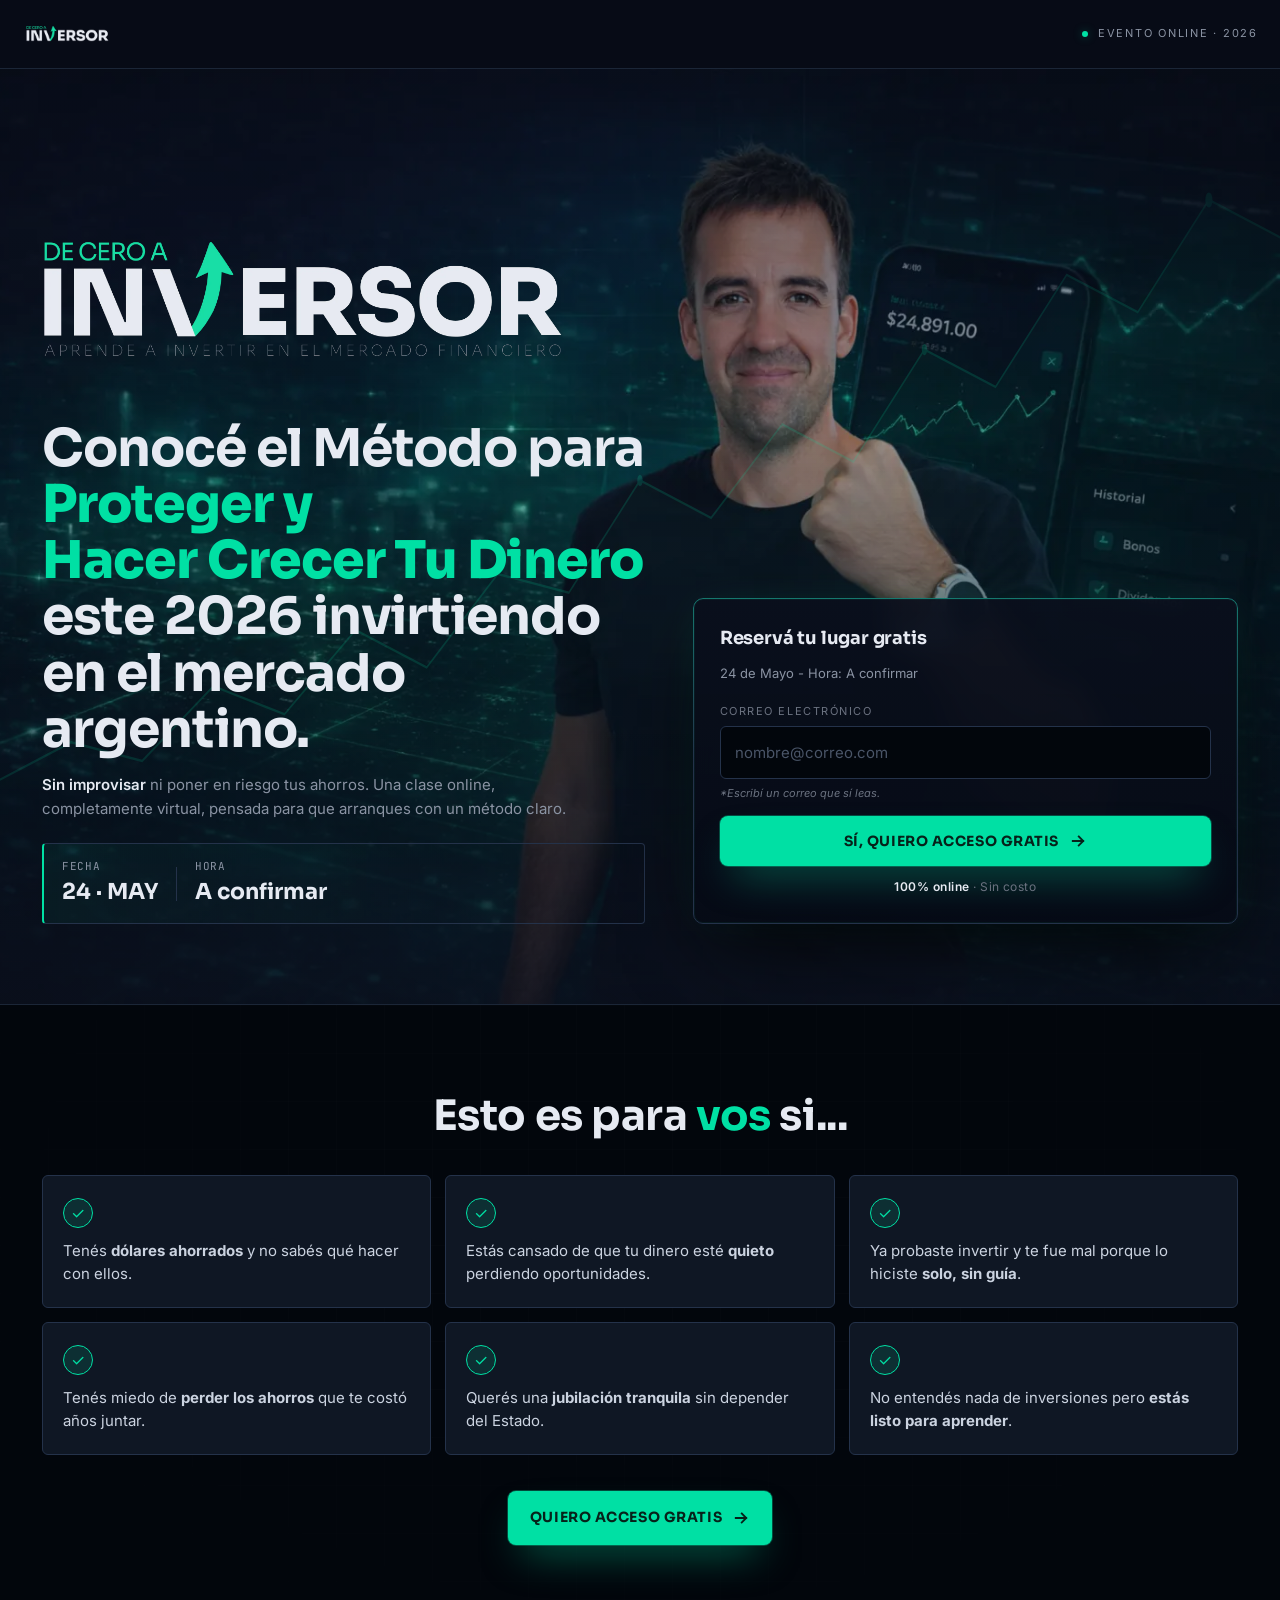
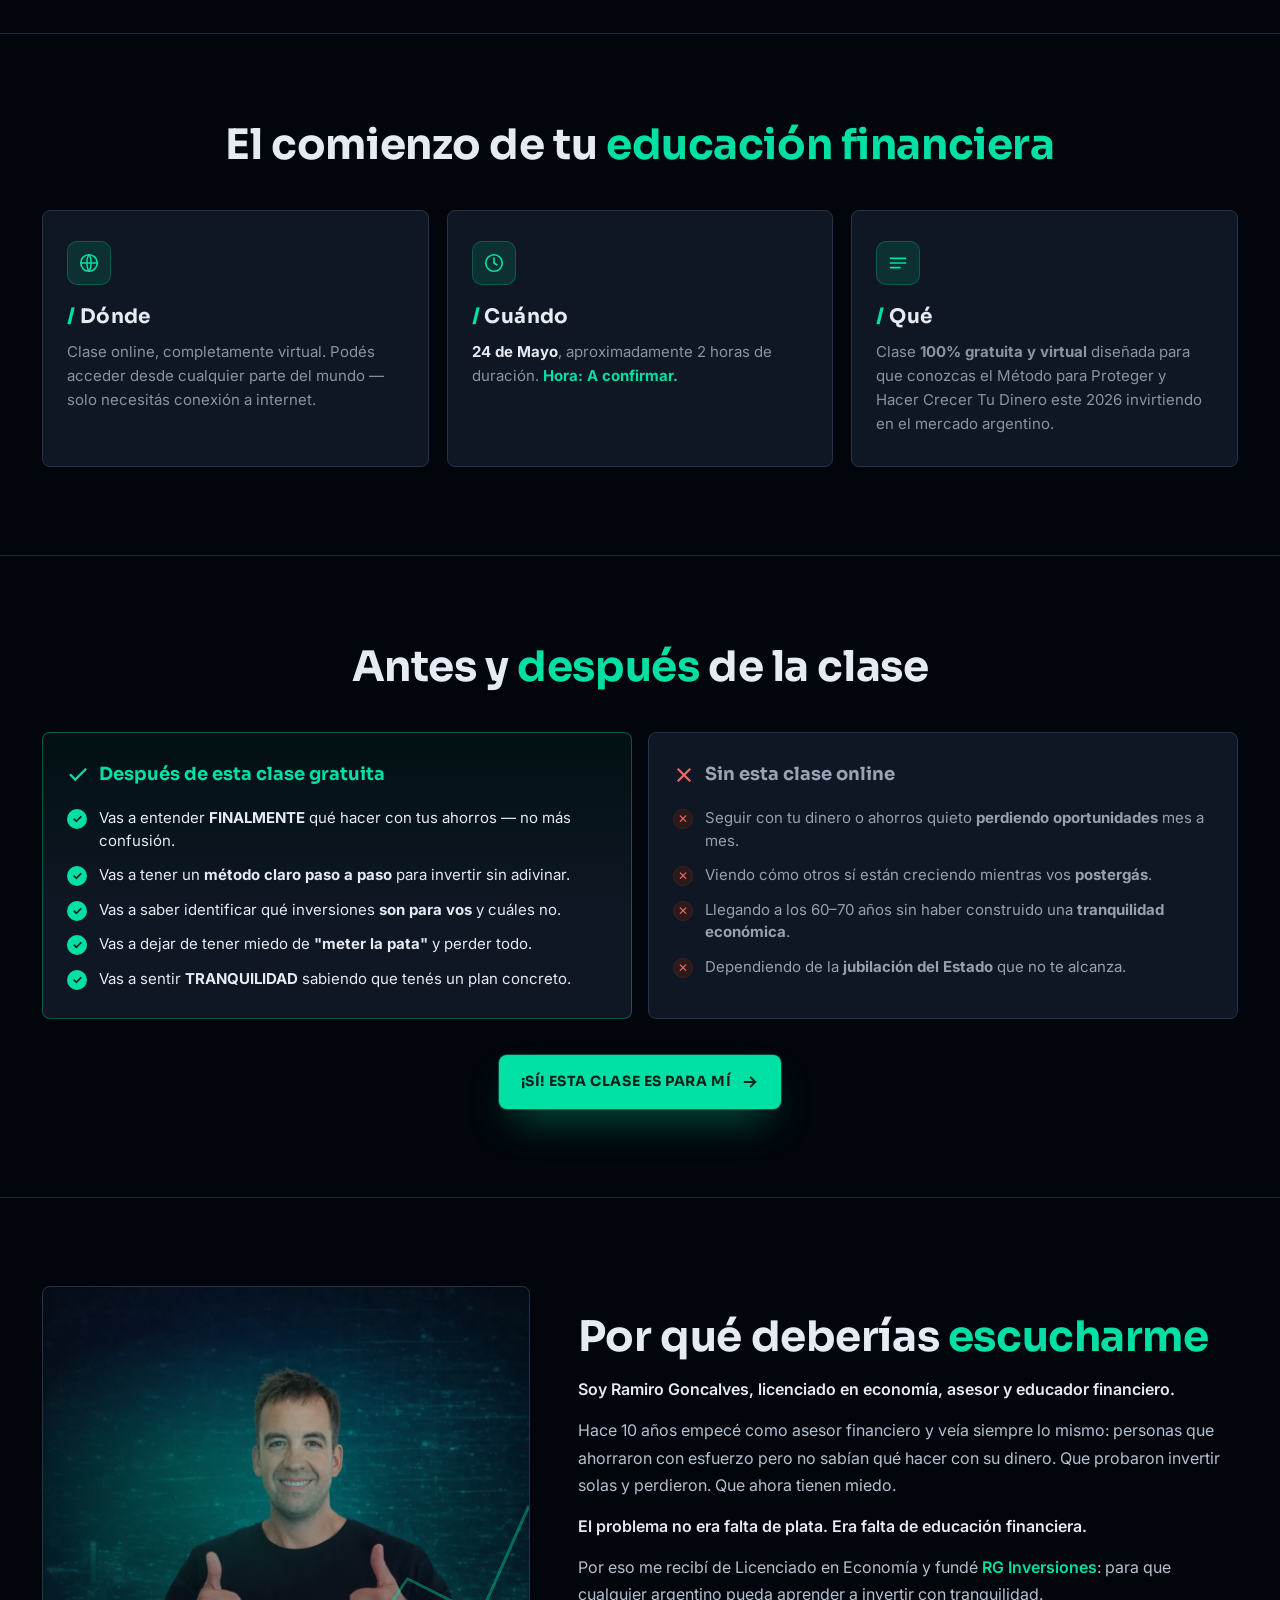
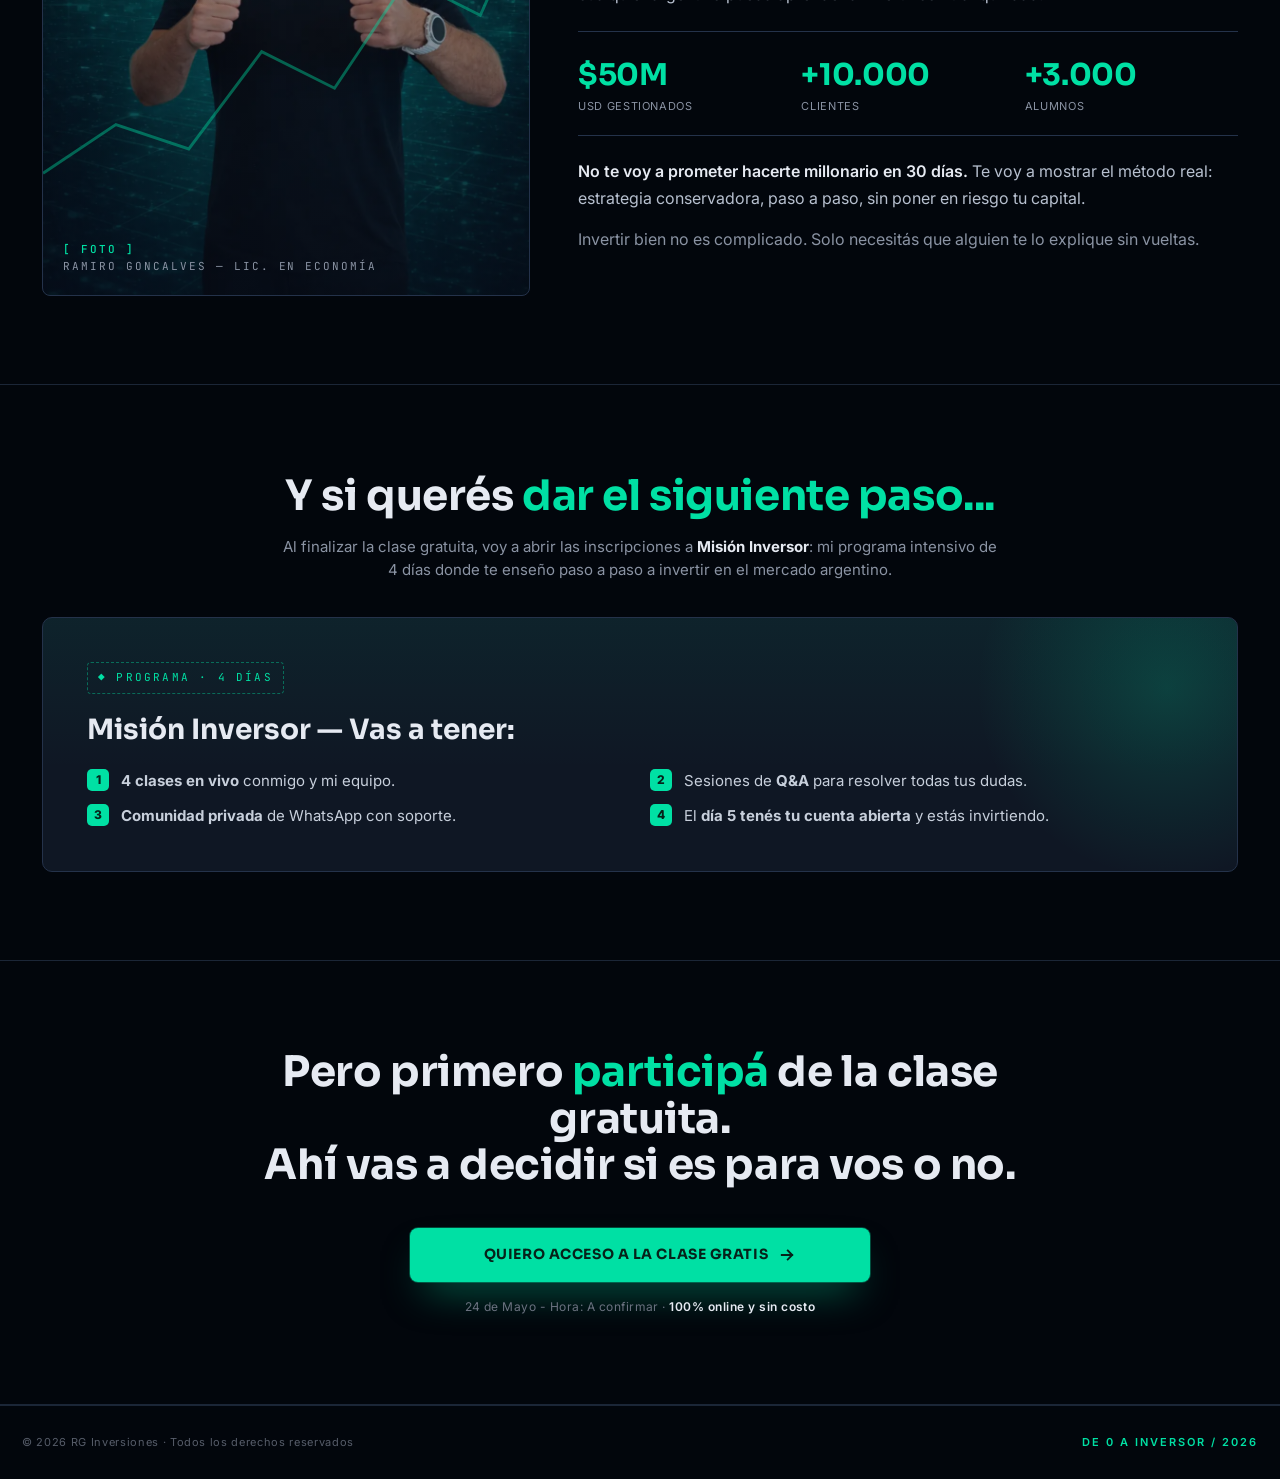
==== index.html @ bf87203f "Merge branch 'main' into codex/add-fixed-button-behavior-to-hero-cta-8sn1kt" ====
<!doctype html>
<html lang="es">
<head>
<meta charset="utf-8" />
<meta name="viewport" content="width=device-width, initial-scale=1, viewport-fit=cover" />
<title>De 0 a Inversor · Registro</title>
<link rel="icon" type="image/webp" href="assets/favicon/favicon-v.webp" />
<link rel="preconnect" href="https://fonts.googleapis.com">
<link rel="preconnect" href="https://fonts.gstatic.com" crossorigin>
<link href="https://fonts.googleapis.com/css2?family=Sora:wght@400;500;600;700;800;900&family=Inter:wght@300;400;500;600;700&family=JetBrains+Mono:wght@400;500&display=swap" rel="stylesheet">
<style>
  :root{
    --bg: #02060c;
    --bg-2: #0F1724;
    --line: #1b2637;
    --line-2: #24324a;
    --text: #E6EAF2;
    --muted: #6B7280;
    --muted-2: #8a93a3;
    --green: #00E0A4;
    --green-soft: rgba(0, 224, 164, .12);
    --green-glow: rgba(0, 224, 164, .35);
  }
  *{ box-sizing: border-box; }
  html, body { margin: 0; padding: 0; background: var(--bg); color: var(--text); }
  body{
    font-family: "Inter", system-ui, -apple-system, Segoe UI, Roboto, sans-serif;
    line-height: 1.55; -webkit-font-smoothing: antialiased; overflow-x: hidden;
  }
  /* Desktop (PC): keep base background fixed to requested tone */
  @media (min-width: 961px){
    html, body{ background-color: #02060c; }
  }
  .mono{ font-family: "JetBrains Mono", ui-monospace, monospace; }

  /* ========= LOGO (SVG - reproduce manual de marca) ========= */
  .brand-logo{ display: block; }
  .brand-logo.nav-size{ height: 36px; width: auto; }
  .brand-logo.hero-size{ width: min(520px, 92%); height: auto; }

  .grid-bg{
    position: absolute; inset: 0;
    background-image:
      linear-gradient(rgba(255,255,255,.025) 1px, transparent 1px),
      linear-gradient(90deg, rgba(255,255,255,.025) 1px, transparent 1px);
    background-size: 48px 48px;
    mask-image: radial-gradient(ellipse at 50% 30%, black 40%, transparent 85%);
    pointer-events: none;
  }
  .hero .grid-bg{ display: none; } /* hidden because we use photo bg instead */

  .wrap{ max-width: 1240px; margin: 0 auto; padding: 0 22px; }
  .section{ position: relative; padding: 88px 0; }
  @media (max-width: 820px){ .section{ padding: 56px 0; } }

  .nav{
    position: relative; z-index: 5; padding: 16px 22px;
    display: flex; align-items: center; justify-content: space-between;
    border-bottom: 1px solid var(--line);
    background: rgba(10,15,28,.7); backdrop-filter: blur(8px);
  }
  .nav .right{
    font-size: 11px; letter-spacing: .16em; color: var(--muted-2);
    display: flex; align-items: center; gap: 10px;
  }
  .nav .right .dot{ width:6px; height:6px; background: var(--green); border-radius: 50%; box-shadow: 0 0 10px var(--green-glow); }
  @media (max-width: 560px){
    .nav{ padding: 12px 16px; }
    .nav .right span:last-child{ display: none; }
    .brand-logo.nav-size{ width: 120px; }
  }
  /* Hide entire nav on mobile — logo is on the photo instead */
  @media (max-width: 960px){
    .nav{ display: none; }
  }

  /* ========= HERO ========= */
  .hero{
    position: relative; overflow: hidden;
    background:
      linear-gradient(180deg, rgba(10,15,28,.55) 0%, rgba(10,15,28,.35) 40%, rgba(10,15,28,.85) 100%),
      url('assets/hero/herp-nuevo.webp') center right / cover no-repeat,
      var(--bg);
    border-bottom: 1px solid var(--line);
    padding: 60px 0 80px;
  }
  /* Tablet + mobile: NO background image on hero; we use a dedicated photo block instead */
  @media (max-width: 960px){
    .hero{
      background:
        radial-gradient(600px 300px at 50% 10%, rgba(0,224,164,.08), transparent 60%),
        var(--bg);
      padding: 20px 0 40px;
    }
  }

  .hero-grid{
    display: grid; grid-template-columns: 1.05fr .95fr; gap: 48px; align-items: end;
    position: relative; z-index: 2;
    padding-top: 60px;
  }
  @media (max-width: 960px){ .hero-grid{ grid-template-columns: 1fr; gap: 20px; padding-top: 0; align-items: stretch; } }

  .eyebrow{
    display: inline-flex; align-items: center; gap: 10px;
    padding: 7px 12px 7px 10px;
    border: 1px solid var(--line-2); border-radius: 999px;
    font-size: 11px; letter-spacing: .2em; text-transform: uppercase; color: var(--muted-2);
    background: rgba(255,255,255,.02);
  }
  .eyebrow .pulse{
    width: 8px; height: 8px; border-radius: 50%; background: var(--green);
    box-shadow: 0 0 0 0 var(--green-glow); animation: pulse 2s infinite;
  }
  @keyframes pulse{
    0%{ box-shadow: 0 0 0 0 rgba(0,224,164,.5); }
    70%{ box-shadow: 0 0 0 10px rgba(0,224,164,0); }
    100%{ box-shadow: 0 0 0 0 rgba(0,224,164,0); }
  }

  h1.h-title{
    font-family: "Sora"; font-weight: 700;
    font-size: clamp(28px, 4.2vw, 52px);
    line-height: 1.08; letter-spacing: -0.02em;
    margin: 18px 0 14px;
  }
  h1.h-title strong{ color: var(--green); font-weight: 800; }
  .sub{ font-size: clamp(15px, 1.1vw, 18px); color: var(--muted-2); max-width: 560px; line-height: 1.6; }
  .sub b{ color: var(--text); font-weight: 600; }

  .date-row{
    margin-top: 22px; padding: 14px 18px;
    border: 1px solid var(--line-2); border-left: 2px solid var(--green);
    background: linear-gradient(90deg, rgba(0,224,164,.06), transparent 70%);
    display: flex; align-items: center; gap: 18px; flex-wrap: wrap; border-radius: 4px;
  }
  .date-row .big{ font-family: "Sora"; font-weight: 700; font-size: 22px; }
  .date-row .small{ font-size: 11px; color: var(--muted-2); letter-spacing: .06em; }
  .date-row .sep{ width:1px; height: 34px; background: var(--line-2); }
  @media (max-width: 380px){ .date-row .sep{ display:none; } .date-row{ gap: 14px 22px; } }

  /* ========= FORM CARD ========= */
  .form-card{
    position: relative; padding: 26px;
    background: linear-gradient(180deg, rgba(10,15,28,.92), rgba(6,11,22,.97));
    border: 1px solid var(--line-2); border-radius: 10px;
    box-shadow: 0 30px 80px -20px rgba(0,0,0,.95), 0 0 0 1px rgba(0,224,164,.06) inset, 0 0 40px -10px rgba(0,224,164,.15);
    backdrop-filter: blur(10px);
    -webkit-backdrop-filter: blur(10px);
  }
  .form-card::before{
    content: ""; position: absolute; inset: -1px; border-radius: 10px; padding: 1px;
    background: linear-gradient(180deg, rgba(0,224,164,.4), transparent 50%);
    -webkit-mask: linear-gradient(#000 0 0) content-box, linear-gradient(#000 0 0);
    -webkit-mask-composite: xor; mask-composite: exclude; pointer-events: none;
  }
  .form-title{ font-family: "Sora"; font-weight: 700; font-size: 18px; margin: 0 0 4px; letter-spacing: -.01em; }
  .form-sub{ color: var(--muted-2); font-size: 13px; margin: 0 0 20px; }
  .field{ margin-bottom: 14px; }
  .field label{
    display: block; font-size: 11px; letter-spacing: .14em; text-transform: uppercase; color: var(--muted);
    margin-bottom: 6px;
  }
  .field input{
    width: 100%; background: var(--bg); border: 1px solid var(--line-2); color: var(--text);
    padding: 14px 14px; border-radius: 6px; font: inherit; font-size: 15px;
    transition: border-color .15s, box-shadow .15s;
  }
  .field input::placeholder{ color: #4a5568; }
  .field input:focus{ outline: none; border-color: var(--green); box-shadow: 0 0 0 3px rgba(0,224,164,.15); }
  .hint{ font-size: 11px; color: var(--muted); margin-top: 6px; font-style: italic; }

  .btn{
    display: inline-flex; align-items: center; justify-content: center; gap: 10px;
    padding: 16px 22px; width: 100%;
    background: var(--green); color: #06221a;
    border: 0; border-radius: 8px; cursor: pointer;
    font-family: "Sora"; font-weight: 700; font-size: 14px; letter-spacing: .04em; text-transform: uppercase;
    box-shadow: 0 0 0 1px rgba(0,224,164,.3), 0 20px 40px -15px rgba(0,224,164,.5);
    transition: transform .15s ease, box-shadow .15s ease; text-decoration: none;
  }
  .btn:hover{ transform: translateY(-1px); box-shadow: 0 0 0 1px rgba(0,224,164,.6), 0 24px 48px -15px rgba(0,224,164,.6); }
  .btn.inline{ width: auto; }
  .btn .arrow{ transition: transform .2s; }
  .btn:hover .arrow{ transform: translateX(4px); }

  #floating-cta-bar{
    position: fixed;
    top: 0;
    left: 0;
    width: 100%;
    z-index: 999;
    display: flex;
    justify-content: center;
    padding: 12px 16px;
    background: rgba(3,7,13,0.92);
    border-bottom: 1px solid rgba(255,255,255,0.06);
    opacity: 0;
    transform: translateY(-12px);
    pointer-events: none;
    transition: opacity 180ms ease, transform 180ms ease;
  }
  #floating-cta-bar.is-visible{
    opacity: 1;
    transform: translateY(0);
    pointer-events: auto;
  }
  #floating-cta-bar .floating-cta{
    width: 100%;
    max-width: 460px;
    padding: 14px 24px;
    border-radius: 12px;
    border: none;
    background: #18DDA6;
    color: #031018;
    font-family: "Sora";
    font-size: 14px;
    font-weight: 700;
    letter-spacing: .04em;
    text-transform: uppercase;
    box-shadow: 0 8px 24px -16px rgba(0,0,0,.9);
    cursor: pointer;
  }
  #floating-cta-bar .floating-cta .arrow path{ stroke: #031018; }
  @media (max-width: 768px){
    #floating-cta-bar{ padding: 10px 12px; }
    #floating-cta-bar .floating-cta{ max-width: 420px; }
  }

  .tiny-note{ text-align: center; font-size: 12px; color: var(--muted); margin-top: 12px; letter-spacing: .04em; }
  .tiny-note b{ color: var(--text); font-weight: 600; }

  .chart-wrap{
    position: absolute; inset: 0; z-index: 1; opacity: .18;
    mask-image: linear-gradient(180deg, transparent 0%, black 30%, black 70%, transparent 100%);
    pointer-events: none;
  }
  .chart-wrap svg{ width: 100%; height: 100%; display: block; }

  /* ======== MOBILE: hero compact ======== */
  .hero-logo-wrap{ margin-top: 6px; }
  .hero-promise{
    font-family: "Sora"; font-weight: 700;
    font-size: clamp(18px, 4.8vw, 22px);
    line-height: 1.25; letter-spacing: -.01em;
    margin: 14px 0 0;
    color: var(--text);
  }
  .hero-promise b{ color: var(--green); font-weight: 800; }
  .full-copy{ display: none; }
  @media (min-width: 961px){
    .hero-promise{ display: none; }
    .full-copy{ display: block; }
  }

  /* ======== MOBILE-ONLY photo block ======== */
  .mobile-photo{
    display: none;
    position: relative;
    width: 100%;
    margin-top: 0;
    aspect-ratio: 4/3;
    background: url('assets/hero/herp-nuevo.webp') center 15% / cover no-repeat, var(--bg);
    overflow: hidden;
  }
  .mobile-photo .mobile-logo{
    position: absolute; bottom: 16px; left: 50%;
    transform: translateX(-50%);
    z-index: 3; width: min(280px, 70%);
  }
  .mobile-photo::after{
    content: "";
    position: absolute; inset: 0;
    background: linear-gradient(180deg, rgba(10,15,28,0) 30%, rgba(10,15,28,.85) 90%, rgba(10,15,28,1) 100%);
    pointer-events: none;
  }
  @media (max-width: 960px){
    .mobile-photo{ display: block; }
    /* Hide big hero logo + promise above photo — they're now ON the photo */
    .hero-logo-wrap{ display: none; }
    .hero-promise{ display: none; }
    /* Restyle hero for clean mobile look */
    .hero{ padding: 0 0 32px !important; border-bottom: none; }
    .hero .wrap.hero-grid{ padding: 0; gap: 0; }
    /* Title below photo — centered */
    .mobile-title{
      display: block; text-align: center; padding: 20px 22px 0;
      font-family: "Sora"; font-weight: 700;
      font-size: clamp(20px, 5.5vw, 26px);
      line-height: 1.25; letter-spacing: -.01em;
      color: var(--text);
    }
    .mobile-title b{ color: var(--green); font-weight: 800; }
    .mobile-subtitle{
      display: block; text-align: center; padding: 8px 22px 0;
      font-size: 14px; color: var(--muted-2); line-height: 1.5;
    }
    /* Form card: remove card styling, just clean inputs */
    .form-card{
      background: transparent !important;
      border: none !important;
      box-shadow: none !important;
      backdrop-filter: none !important;
      padding: 16px 22px !important;
      border-radius: 0 !important;
    }
    .form-card::before{ display: none; }
    .form-title, .form-sub{ display: none; }
    .field label{ display: none; }
    .field input{
      background: rgba(255,255,255,.08);
      border-color: var(--line-2);
      text-align: center;
      padding: 16px;
    }
    .tiny-note{ font-size: 11px; }
  }
  .mobile-title{ display: none; }
  .mobile-subtitle{ display: none; }
  @media (max-width: 960px){
    .mobile-title{ display: block !important; }
    .mobile-subtitle{ display: block !important; }
    .form-card > div:first-child{ display: none !important; } /* hide "Reservá tu lugar" + "EN VIVO" header row */
  }

  /* ========= Section titles ========= */
  .sec-eyebrow{
    display: inline-block; color: var(--green); font-size: 11px; letter-spacing: .28em;
    text-transform: uppercase; font-weight: 600; margin-bottom: 12px;
  }
  .sec-title{
    font-family: "Sora"; font-weight: 700;
    font-size: clamp(26px, 3.4vw, 42px); line-height: 1.1; letter-spacing: -.01em;
    margin: 0 0 16px;
  }
  .sec-title .accent{ color: var(--green); }
  .sec-lead{ color: var(--muted-2); font-size: clamp(15px, 1vw, 17px); max-width: 720px; }

  .for-you{ background: var(--bg); border-bottom: 1px solid var(--line); position: relative; }
  .for-you-grid{ display: grid; grid-template-columns: repeat(3, 1fr); gap: 14px; margin-top: 36px; }
  @media (max-width: 900px){ .for-you-grid{ grid-template-columns: 1fr 1fr; } }
  @media (max-width: 560px){ .for-you-grid{ grid-template-columns: 1fr; } }

  .for-card{
    position: relative; padding: 22px 20px; background: var(--bg-2);
    border: 1px solid var(--line-2); border-radius: 6px;
    transition: border-color .15s, transform .2s;
  }
  .for-card:hover{ border-color: var(--green); transform: translateY(-2px); }
  .for-card .num{ font-family: "JetBrains Mono"; font-size: 11px; color: var(--green); letter-spacing: .1em; margin-bottom: 12px; }
  .for-card .mark{
    width: 30px; height: 30px; border-radius: 50%; border: 1px solid var(--green); color: var(--green);
    display: inline-flex; align-items: center; justify-content: center; margin-bottom: 12px;
    background: var(--green-soft);
  }
  .for-card p{ margin: 0; font-size: 15px; line-height: 1.5; color: #cbd3e0; }

  .center-cta{ text-align: center; margin-top: 36px; }

  .details{ background: var(--bg); border-bottom: 1px solid var(--line); position: relative; overflow: hidden; }
  .details-grid{ display: grid; grid-template-columns: repeat(3, 1fr); gap: 18px; margin-top: 42px; }
  @media (max-width: 900px){ .details-grid{ grid-template-columns: 1fr; } }
  .detail-card{ padding: 30px 24px; border: 1px solid var(--line-2); background: var(--bg-2); border-radius: 8px; position: relative; }
  .detail-card .ico{
    width: 44px; height: 44px; border-radius: 10px;
    display: inline-flex; align-items: center; justify-content: center;
    background: var(--green-soft); color: var(--green); margin-bottom: 16px;
    border: 1px solid rgba(0,224,164,.25);
  }
  .detail-card h3{ font-family: "Sora"; font-weight: 700; font-size: 20px; margin: 0 0 8px; letter-spacing: .02em; }
  .detail-card h3 .tick{ color: var(--green); }
  .detail-card p{ color: var(--muted-2); font-size: 15px; line-height: 1.6; margin: 0; }

  .compare{ background: var(--bg); border-bottom: 1px solid var(--line); }
  .compare-grid{ display: grid; grid-template-columns: 1fr 1fr; gap: 16px; margin-top: 42px; }
  @media (max-width: 800px){ .compare-grid{ grid-template-columns: 1fr; } }
  .compare-col{ padding: 28px 24px; border: 1px solid var(--line-2); border-radius: 8px; background: var(--bg-2); }
  .compare-col.good{ border-color: rgba(0,224,164,.35); background: linear-gradient(180deg, rgba(0,224,164,.05), var(--bg-2) 60%); }
  .compare-col .head{ font-family: "Sora"; font-weight: 700; font-size: 18px; margin-bottom: 18px; display:flex; align-items:center; gap: 10px; }
  .compare-col.good .head{ color: var(--green); }
  .compare-col.bad .head{ color: #9aa3b3; }
  .compare-col ul{ list-style: none; margin: 0; padding: 0; display: flex; flex-direction: column; gap: 12px; }
  .compare-col li{ display: flex; gap: 12px; align-items: flex-start; font-size: 15px; line-height: 1.5; }
  .compare-col .i{
    flex: 0 0 20px; width: 20px; height: 20px; border-radius: 50%;
    display: inline-flex; align-items: center; justify-content: center; margin-top: 2px;
    font-size: 12px; font-weight: 700;
  }
  .compare-col.good .i{ background: var(--green); color: #06221a; }
  .compare-col.bad .i{ background: #2a1a1a; color: #ef6868; border:1px solid #402121; }
  .compare-col.bad li{ color: #98a0ad; }

  .about{ background: var(--bg); border-bottom: 1px solid var(--line); position: relative; overflow: hidden; }
  .about-grid{ display: grid; grid-template-columns: .85fr 1.15fr; gap: 48px; align-items: center; }
  @media (max-width: 900px){ .about-grid{ grid-template-columns: 1fr; gap: 28px; } }
  .about-portrait{
    position: relative; aspect-ratio: 4/5; border-radius: 8px;
    background:
      linear-gradient(180deg, rgba(6,10,20,.08), rgba(6,10,20,.68)),
      url('assets/images/ramiro.webp') center 25% / cover no-repeat,
      linear-gradient(160deg, #162033, #0b121f);
    border: 1px solid var(--line-2);
    display: flex; align-items: flex-end; padding: 20px; overflow: hidden;
  }
  .about-portrait::after{
    content: ""; position: absolute; inset: 0;
    background: radial-gradient(300px 200px at 30% 30%, rgba(0,224,164,.18), transparent 70%);
    pointer-events: none;
  }
  .portrait-label{
    position: relative; z-index: 2;
    font-family: "JetBrains Mono"; font-size: 11px; letter-spacing: .18em;
    color: var(--muted-2); text-transform: uppercase;
  }
  .portrait-label b{ color: var(--green); font-weight: 500; }

  .about p{ color: #b7c0cf; font-size: 16px; line-height: 1.7; margin: 0 0 14px; }
  .about p b{ color: var(--text); font-weight: 600; }
  .stat-row{
    display: grid; grid-template-columns: repeat(3, 1fr); gap: 10px; margin: 22px 0;
    border-top: 1px solid var(--line-2); border-bottom: 1px solid var(--line-2);
    padding: 20px 0;
  }
  .stat .n{ font-family: "Sora"; font-weight: 700; font-size: clamp(22px, 2.4vw, 30px); color: var(--green); letter-spacing: -.01em;}
  .stat .l{ font-size: 11px; color: var(--muted-2); letter-spacing: .06em; text-transform: uppercase; }

  .next{ background: var(--bg); border-bottom: 1px solid var(--line); position: relative; }
  .mision-card{
    margin-top: 36px; padding: clamp(24px, 5vw, 44px); border-radius: 10px;
    background: linear-gradient(180deg, rgba(0,224,164,.06), rgba(10,15,28,0) 60%), var(--bg-2);
    border: 1px solid var(--line-2); position: relative; overflow: hidden;
  }
  .mision-card::before{
    content: ""; position: absolute; right: -120px; top: -120px; width: 380px; height: 380px;
    background: radial-gradient(closest-side, rgba(0,224,164,.18), transparent);
    pointer-events: none;
  }
  .mision-tag{
    display: inline-flex; align-items: center; gap: 8px;
    font-family: "JetBrains Mono"; font-size: 11px; color: var(--green); letter-spacing: .2em;
    text-transform: uppercase; padding: 6px 10px; border: 1px dashed rgba(0,224,164,.4); border-radius: 4px;
  }
  .mision-title{ font-family: "Sora"; font-weight: 700; font-size: clamp(20px, 2.2vw, 28px); margin: 14px 0; }
  .mision-list{ list-style: none; margin: 18px 0 0; padding: 0; display: grid; grid-template-columns: 1fr 1fr; gap: 12px 20px; }
  @media (max-width: 700px){ .mision-list{ grid-template-columns: 1fr; } }
  .mision-list li{ display: flex; gap: 12px; align-items: flex-start; font-size: 15px; color: #c7cfdb; }
  .mision-list .chk{
    flex: 0 0 22px; width: 22px; height: 22px; border-radius: 5px;
    background: var(--green); color: #06221a; font-weight: 800;
    display: inline-flex; align-items: center; justify-content: center; font-size: 12px;
  }

  .final{
    background: var(--bg);
    text-align: center; border-bottom: 1px solid var(--line);
  }
  .final .sec-title{ max-width: 900px; margin-left: auto; margin-right: auto; }
  .final .btn{ max-width: 460px; margin: 24px auto 0; }

  footer{
    padding: 28px 22px; color: var(--muted);
    display: flex; justify-content: space-between; align-items: center; gap: 18px; flex-wrap: wrap;
    font-size: 11px; letter-spacing: .06em;
    border-top: 1px solid var(--line);
  }
  footer .left{ opacity: .8; }
  footer .brand{ color: var(--green); letter-spacing: .18em; font-weight: 600; }

  .ticker{
    display:flex; gap: 16px; align-items:center; color: var(--muted-2); font-family: "JetBrains Mono"; font-size: 12px;
    flex-wrap: wrap;
  }
  .ticker .up{ color: var(--green); }
</style>
</head>
<body>

<!-- ============ Reusable Logo SVG definitions ============ -->
<svg width="0" height="0" style="position:absolute" aria-hidden="true">
  <defs>
    <symbol id="logo-dci" viewBox="0 0 900 220">
      <!-- "DE CERO A" text in green (no pill, matches manual) -->
      <g transform="translate(4 0)">
        <text x="0" y="36"
              font-family="Sora, Arial Black, sans-serif" font-weight="700"
              font-size="34" letter-spacing="1" fill="#E6EAF2">DE CERO</text>
      </g>

      <!-- Green arrow up-right. Composed of:
           1) A thick diagonal bar (rotated rectangle)
           2) A horizontal bar at the top of the tip
           3) A vertical bar at the right of the tip -->
      <g fill="#00E0A4">
        <!-- Diagonal shaft: rectangle from (230,70) to (302,-2), width 14 -->
        <polygon points="228,80 238,90 312,16 302,6"/>
        <!-- Horizontal top bar of arrowhead -->
        <rect x="274" y="6" width="38" height="14"/>
        <!-- Vertical right bar of arrowhead -->
        <rect x="298" y="6" width="14" height="38"/>
      </g>

      <!-- "INVERSOR" wordmark, clean, no overlap -->
      <g transform="translate(0 60)">
        <text x="0" y="130"
              font-family="Sora, Arial Black, sans-serif"
              font-weight="900" font-size="140" letter-spacing="-4"
              textLength="880" lengthAdjust="spacingAndGlyphs"
              fill="#E6EAF2">INVERSOR</text>
      </g>
    </symbol>
  </defs>
</svg>

<!-- ============ NAV ============ -->
<nav class="nav">
  <a href="#" aria-label="De Cero a Inversor" style="display:inline-flex;">
    <img class="brand-logo nav-size" src="assets/logo/logo-sin-texto.webp" alt="De Cero a Inversor" />
  </a>
  <div class="right">
    <span class="dot"></span>
    <span>EVENTO ONLINE · 2026</span>
  </div>
</nav>

<div id="floating-cta-bar" aria-hidden="true">
  <button class="floating-cta" type="submit" form="lead-form">
    <span class="btn-label">SÍ, QUIERO ACCESO GRATIS</span>
    <svg class="arrow" viewBox="0 0 24 24" width="18" height="18" fill="none"><path d="M5 12h14M13 6l6 6-6 6" stroke-width="2.4" stroke-linecap="square"/></svg>
  </button>
</div>

<!-- ============ HERO ============ -->
<header class="hero">
  <div class="grid-bg"></div>
  <div class="chart-wrap" aria-hidden="true">
    <svg viewBox="0 0 1440 500" preserveAspectRatio="none">
      <defs>
        <linearGradient id="gArea" x1="0" x2="0" y1="0" y2="1">
          <stop offset="0%" stop-color="#00E0A4" stop-opacity=".25"/>
          <stop offset="100%" stop-color="#00E0A4" stop-opacity="0"/>
        </linearGradient>
      </defs>
      <path d="M0 380 L80 360 L160 370 L240 330 L320 345 L400 300 L480 320 L560 270 L640 280 L720 220 L800 240 L880 190 L960 210 L1040 150 L1120 170 L1200 110 L1280 130 L1360 70 L1440 90 L1440 500 L0 500 Z" fill="url(#gArea)"/>
      <path d="M0 380 L80 360 L160 370 L240 330 L320 345 L400 300 L480 320 L560 270 L640 280 L720 220 L800 240 L880 190 L960 210 L1040 150 L1120 170 L1200 110 L1280 130 L1360 70 L1440 90" fill="none" stroke="#00E0A4" stroke-width="1.3" stroke-opacity=".9"/>
      <g fill="#00E0A4">
        <circle cx="720" cy="220" r="3"/><circle cx="1040" cy="150" r="3"/><circle cx="1360" cy="70" r="4"/>
      </g>
    </svg>
  </div>

  <div class="wrap hero-grid">
    <div>
      <div class="hero-logo-wrap" style="margin-bottom: 14px;">
        <img class="brand-logo hero-size" src="assets/logo/logo-inversor.webp" alt="De Cero a Inversor" />
      </div>

      <!-- MOBILE promise (compact so form fits above fold) -->
      <p class="hero-promise">
        Conocé el Método para <b>Proteger y Hacer Crecer Tu Dinero</b> este 2026.
      </p>

      <!-- MOBILE-ONLY photo block (hidden on desktop, where photo is the hero BG) -->
      <div class="mobile-photo" aria-hidden="true">
        <img class="mobile-logo" src="assets/logo/logo-inversor.webp" alt="De Cero a Inversor" />
      </div>

      <!-- MOBILE-ONLY title below photo -->
      <div class="mobile-title">
        Conocé el Método para <b>Proteger y Hacer Crecer Tu Dinero</b> Este 2026 Invirtiendo en el Mercado Argentino.
      </div>
      <div class="mobile-subtitle">
        Sin improvisar ni poner en riesgo tus ahorros
      </div>

      <!-- DESKTOP full copy -->
      <div class="full-copy">

        <h1 class="h-title">
          Conocé el Método para <strong>Proteger y Hacer&nbsp;Crecer Tu Dinero</strong> este 2026 invirtiendo en el mercado argentino.
        </h1>
        <p class="sub"><b>Sin improvisar</b> ni poner en riesgo tus ahorros. Una clase online, completamente virtual, pensada para que arranques con un método claro.</p>

        <div class="date-row">
          <div>
            <div class="small mono">FECHA</div>
            <div class="big">24 · MAY</div>
          </div>
          <div class="sep"></div>
          <div>
            <div class="small mono">HORA</div>
            <div class="big">A confirmar</div>
          </div>
        </div>


      </div>
    </div>

    <!-- FORM -->
    <aside class="form-card" id="form">
      <div style="display:flex; justify-content: space-between; align-items:center; margin-bottom: 6px;">
        <h3 class="form-title">Reservá tu lugar gratis</h3>

      </div>
      <p class="form-sub">24 de Mayo - Hora: A confirmar</p>
      <style>
        .form-error{
          margin-top: 10px; padding: 10px 12px; background: rgba(239,68,68,.1);
          border: 1px solid rgba(239,68,68,.35); color: #fca5a5;
          border-radius: 4px; font-size: 12px;
        }
        #hero-primary-cta[disabled]{ pointer-events: none; }
      </style>

      <form id="lead-form" novalidate>
        <div class="field">
          <label>Correo electrónico</label>
          <input id="lead-email" type="email" name="email" placeholder="nombre@correo.com" required autocomplete="email" />
          <div class="hint">*Escribí un correo que sí leas.</div>
        </div>

        <input type="hidden" name="utm_source" />
        <input type="hidden" name="utm_campaign" />
        <input type="hidden" name="utm_medium" />
        <input type="hidden" name="utm_term" />
        <input type="hidden" name="utm_content" />
        <input type="hidden" name="utm_url" />
        <input type="hidden" name="referrer" />
        <input type="hidden" name="fbclid" />
        <input type="hidden" name="gclid" />

        <button class="btn" id="hero-primary-cta" type="submit">
          <span class="btn-label">SÍ, QUIERO ACCESO GRATIS</span>
          <svg class="arrow" viewBox="0 0 24 24" width="18" height="18" fill="none"><path d="M5 12h14M13 6l6 6-6 6" stroke="#06221a" stroke-width="2.4" stroke-linecap="square"/></svg>
        </button>
        <div class="form-error" id="lead-error" style="display:none;"></div>
        <div class="tiny-note"><b>100% online</b> · Sin costo</div>
      </form>
    </aside>

    <!-- Date row shown under form on mobile only -->
    <div class="date-row" style="margin-top: 4px; display: none;" id="mobile-date-row">
      <div>
        <div class="small mono">FECHA</div>
        <div class="big">24 · MAY</div>
      </div>
      <div class="sep"></div>
      <div>
        <div class="small mono">HORA</div>
        <div class="big">A confirmar</div>
      </div>
    </div>
  </div>
</header>

<style>
  @media (max-width: 960px){
    #mobile-date-row{ display: flex !important; }
  }
</style>

<!-- ============ ESTO ES PARA VOS ============ -->
<section class="section for-you">
  <div class="grid-bg" style="opacity:.4;"></div>
  <div class="wrap" style="position: relative;">
    <div style="text-align:center;">

      <h2 class="sec-title">Esto es para <span class="accent">vos</span> si...</h2>

    </div>

    <div class="for-you-grid">
      <div class="for-card"><div class="mark">✓</div><p>Tenés <b>dólares ahorrados</b> y no sabés qué hacer con ellos.</p></div>
      <div class="for-card"><div class="mark">✓</div><p>Estás cansado de que tu dinero esté <b>quieto</b> perdiendo oportunidades.</p></div>
      <div class="for-card"><div class="mark">✓</div><p>Ya probaste invertir y te fue mal porque lo hiciste <b>solo, sin guía</b>.</p></div>
      <div class="for-card"><div class="mark">✓</div><p>Tenés miedo de <b>perder los ahorros</b> que te costó años juntar.</p></div>
      <div class="for-card"><div class="mark">✓</div><p>Querés una <b>jubilación tranquila</b> sin depender del Estado.</p></div>
      <div class="for-card"><div class="mark">✓</div><p>No entendés nada de inversiones pero <b>estás listo para aprender</b>.</p></div>
    </div>

    <div class="center-cta">
      <a href="#form" class="btn inline">
        QUIERO ACCESO GRATIS
        <svg class="arrow" viewBox="0 0 24 24" width="18" height="18" fill="none"><path d="M5 12h14M13 6l6 6-6 6" stroke="#06221a" stroke-width="2.4" stroke-linecap="square"/></svg>
      </a>
    </div>
  </div>
</section>

<!-- ============ DETALLES ============ -->
<section class="section details">
  <div class="wrap">
    <div style="text-align:center;">

      <h2 class="sec-title">El comienzo de tu <span class="accent">educación financiera</span></h2>

    </div>

    <div class="details-grid">
      <div class="detail-card">
        <div class="ico">
          <svg width="22" height="22" viewBox="0 0 24 24" fill="none"><circle cx="12" cy="12" r="9" stroke="currentColor" stroke-width="1.8"/><path d="M3 12h18M12 3c3 3.5 3 14 0 18M12 3c-3 3.5-3 14 0 18" stroke="currentColor" stroke-width="1.6"/></svg>
        </div>
        <h3><span class="tick">/</span> Dónde</h3>
        <p>Clase online, completamente virtual. Podés acceder desde cualquier parte del mundo — solo necesitás conexión a internet.</p>
      </div>
      <div class="detail-card">
        <div class="ico">
          <svg width="22" height="22" viewBox="0 0 24 24" fill="none"><circle cx="12" cy="12" r="9" stroke="currentColor" stroke-width="1.8"/><path d="M12 7v5l3 2" stroke="currentColor" stroke-width="1.8" stroke-linecap="square"/></svg>
        </div>
        <h3><span class="tick">/</span> Cuándo</h3>
        <p><b style="color:var(--text);">24 de Mayo</b>, aproximadamente 2&nbsp;horas de duración. <b style="color:var(--green);">Hora: A confirmar.</b></p>
      </div>
      <div class="detail-card">
        <div class="ico">
          <svg width="22" height="22" viewBox="0 0 24 24" fill="none"><path d="M4 7h16M4 12h16M4 17h10" stroke="currentColor" stroke-width="1.8" stroke-linecap="square"/></svg>
        </div>
        <h3><span class="tick">/</span> Qué</h3>
        <p>Clase <b>100% gratuita y virtual</b> diseñada para que conozcas el Método para Proteger y Hacer Crecer Tu Dinero este 2026 invirtiendo en el mercado argentino.</p>
      </div>
    </div>
  </div>
</section>

<!-- ============ COMPARE ============ -->
<section class="section compare">
  <div class="wrap">
    <div style="text-align:center;">

      <h2 class="sec-title">Antes y <span class="accent">después</span> de la clase</h2>
    </div>

    <div class="compare-grid">
      <div class="compare-col good">
        <div class="head">
          <svg width="22" height="22" viewBox="0 0 24 24" fill="none"><path d="M4 12l5 5L20 6" stroke="#00E0A4" stroke-width="2.4" stroke-linecap="square"/></svg>
          Después de esta clase gratuita
        </div>
        <ul>
          <li><span class="i">✓</span><div>Vas a entender <b>FINALMENTE</b> qué hacer con tus ahorros — no más confusión.</div></li>
          <li><span class="i">✓</span><div>Vas a tener un <b>método claro paso a paso</b> para invertir sin adivinar.</div></li>
          <li><span class="i">✓</span><div>Vas a saber identificar qué inversiones <b>son para vos</b> y cuáles no.</div></li>
          <li><span class="i">✓</span><div>Vas a dejar de tener miedo de <b>"meter la pata"</b> y perder todo.</div></li>
          <li><span class="i">✓</span><div>Vas a sentir <b>TRANQUILIDAD</b> sabiendo que tenés un plan concreto.</div></li>
        </ul>
      </div>

      <div class="compare-col bad">
        <div class="head">
          <svg width="22" height="22" viewBox="0 0 24 24" fill="none"><path d="M6 6l12 12M18 6L6 18" stroke="#ef6868" stroke-width="2.4" stroke-linecap="square"/></svg>
          Sin esta clase online
        </div>
        <ul>
          <li><span class="i">✕</span><div>Seguir con tu dinero o ahorros quieto <b>perdiendo oportunidades</b> mes a mes.</div></li>
          <li><span class="i">✕</span><div>Viendo cómo otros sí están creciendo mientras vos <b>postergás</b>.</div></li>
          <li><span class="i">✕</span><div>Llegando a los 60–70 años sin haber construido una <b>tranquilidad económica</b>.</div></li>
          <li><span class="i">✕</span><div>Dependiendo de la <b>jubilación del Estado</b> que no te alcanza.</div></li>
        </ul>
      </div>
    </div>

    <div class="center-cta">
      <a href="#form" class="btn inline">
        ¡SÍ! ESTA CLASE ES PARA MÍ
        <svg class="arrow" viewBox="0 0 24 24" width="18" height="18" fill="none"><path d="M5 12h14M13 6l6 6-6 6" stroke="#06221a" stroke-width="2.4" stroke-linecap="square"/></svg>
      </a>
    </div>
  </div>
</section>

<!-- ============ ABOUT ============ -->
<section class="section about">
  <div class="wrap about-grid">
    <div class="about-portrait" aria-label="Foto de Ramiro Goncalves">
      <svg viewBox="0 0 200 250" preserveAspectRatio="none" style="position:absolute; inset:0; width:100%; height:100%; opacity:.4;">
        <path d="M0 200 L30 180 L60 190 L90 150 L120 165 L150 120 L180 135 L200 90" fill="none" stroke="#00E0A4" stroke-width="1.2"/>
      </svg>
      <div class="portrait-label">
        <b>[ FOTO ]</b><br/>
        Ramiro Goncalves — Lic. en Economía
      </div>
    </div>

    <div>

      <h2 class="sec-title">Por qué deberías <span class="accent">escucharme</span></h2>
      <p><b>Soy Ramiro Goncalves, licenciado en economía, asesor y educador financiero.</b></p>
      <p>Hace 10 años empecé como asesor financiero y veía siempre lo mismo: personas que ahorraron con esfuerzo pero no sabían qué hacer con su dinero. Que probaron invertir solas y perdieron. Que ahora tienen miedo.</p>
      <p><b>El problema no era falta de plata. Era falta de educación financiera.</b></p>
      <p>Por eso me recibí de Licenciado en Economía y fundé <b style="color: var(--green);">RG Inversiones</b>: para que cualquier argentino pueda aprender a invertir con tranquilidad.</p>

      <div class="stat-row">
        <div class="stat"><div class="n">$50M</div><div class="l">USD gestionados</div></div>
        <div class="stat"><div class="n">+10.000</div><div class="l">clientes</div></div>
        <div class="stat"><div class="n">+3.000</div><div class="l">alumnos</div></div>
      </div>

      <p><b>No te voy a prometer hacerte millonario en 30 días.</b> Te voy a mostrar el método real: estrategia conservadora, paso a paso, sin poner en riesgo tu capital.</p>
      <p style="color: var(--muted-2);">Invertir bien no es complicado. Solo necesitás que alguien te lo explique sin vueltas.</p>
    </div>
  </div>
</section>

<!-- ============ NEXT STEP ============ -->
<section class="section next">
  <div class="wrap">
    <div style="text-align:center;">

      <h2 class="sec-title">Y si querés <span class="accent">dar el siguiente paso...</span></h2>
      <p class="sec-lead" style="margin: 0 auto;">Al finalizar la clase gratuita, voy a abrir las inscripciones a <b style="color: var(--text);">Misión Inversor</b>: mi programa intensivo de 4 días donde te enseño paso a paso a invertir en el mercado argentino.</p>
    </div>

    <div class="mision-card">
      <span class="mision-tag">◆ PROGRAMA · 4 DÍAS</span>
      <div class="mision-title">Misión Inversor — Vas a tener:</div>
      <ul class="mision-list">
        <li><span class="chk">1</span><div><b>4 clases en vivo</b> conmigo y mi equipo.</div></li>
        <li><span class="chk">2</span><div>Sesiones de <b>Q&amp;A</b> para resolver todas tus dudas.</div></li>
        <li><span class="chk">3</span><div><b>Comunidad privada</b> de WhatsApp con soporte.</div></li>
        <li><span class="chk">4</span><div>El <b>día 5 tenés tu cuenta abierta</b> y estás invirtiendo.</div></li>
      </ul>
    </div>
  </div>
</section>

<!-- ============ FINAL CTA ============ -->
<section class="section final">
  <div class="wrap">

    <h2 class="sec-title">Pero primero <span class="accent">participá</span> de la clase gratuita.<br/>Ahí vas a decidir si es para vos o no.</h2>
    <a href="#form" class="btn">
      QUIERO ACCESO A LA CLASE GRATIS
      <svg class="arrow" viewBox="0 0 24 24" width="18" height="18" fill="none"><path d="M5 12h14M13 6l6 6-6 6" stroke="#06221a" stroke-width="2.4" stroke-linecap="square"/></svg>
    </a>
    <div class="tiny-note" style="margin-top: 16px;">24 de Mayo - Hora: A confirmar · <b>100% online y sin costo</b></div>
  </div>
</section>

<footer>
  <div class="left">© 2026 RG Inversiones · Todos los derechos reservados</div>
  <div class="brand">DE 0 A INVERSOR / 2026</div>
</footer>

<script>
(function(){
  'use strict';

  // ====== CONFIG ======
  var APPS_SCRIPT_URL = 'https://script.google.com/macros/s/AKfycbw-a-3FOJ7sF99HdRRdzlfrjFjNxidAsPPa5yQ3IregycqZ48wpYpmYRZj8_MmmS_0m/exec';
  var THANK_YOU_URL   = '/gracias';   // 👈 REEMPLAZAR por la URL real cuando esté lista
  var MAX_RETRIES     = 3;
  var RETRY_DELAYS    = [700, 1800, 3500]; // ms entre reintentos

  // ====== 1. Capturar UTMs + trackers en los hidden inputs ======
  // Soporta query string (?utm_x=...) Y hash (#utm_x=...) — el hash sirve
  // para testear en previews donde no se puede modificar la query string.
  var qs   = new URLSearchParams(location.search);
  var hash = new URLSearchParams((location.hash || '').replace(/^#/, ''));
  function getParam(k){ return qs.get(k) || hash.get(k) || ''; }
  var trackKeys = ['utm_source','utm_campaign','utm_medium','utm_term','utm_content','fbclid','gclid'];
  trackKeys.forEach(function(k){
    var v = getParam(k);
    // Persistir en sessionStorage así sobrevive a navegación interna
    if(v) try{ sessionStorage.setItem('trk_'+k, v); }catch(e){}
    if(!v) { try{ v = sessionStorage.getItem('trk_'+k) || ''; }catch(e){} }
    document.querySelectorAll('input[name="'+k+'"]').forEach(function(el){ el.value = v; });
  });
  document.querySelectorAll('input[name="utm_url"]').forEach(function(el){ el.value = location.href; });
  document.querySelectorAll('input[name="referrer"]').forEach(function(el){ el.value = document.referrer || ''; });

  // ====== 2. Prefetch página de gracias para redirect instantáneo ======
  try {
    var pre = document.createElement('link');
    pre.rel = 'prefetch'; pre.href = THANK_YOU_URL;
    document.head.appendChild(pre);
  } catch(e){}

  // ====== 3. Reintento con backoff ======
  function sleep(ms){ return new Promise(function(r){ setTimeout(r, ms); }); }

  function sendOnce(payload){
    return fetch(APPS_SCRIPT_URL, {
      method: 'POST',
      mode: 'cors',
      headers: {'Content-Type':'text/plain;charset=utf-8'},
      body: JSON.stringify(payload),
      keepalive: true  // sobrevive si el usuario cierra la pestaña
    }).then(function(res){
      if(!res.ok) throw new Error('HTTP '+res.status);
      return res.json();
    }).then(function(json){
      if(!json || !json.ok) throw new Error('Apps Script dijo no-ok');
      return json;
    });
  }

  function sendWithRetry(payload){
    var attempt = 0;
    function tryOnce(){
      attempt++;
      return sendOnce(payload).catch(function(err){
        if(attempt >= MAX_RETRIES) throw err;
        return sleep(RETRY_DELAYS[attempt-1] || 3000).then(tryOnce);
      });
    }
    return tryOnce();
  }

  // ====== 4. Fallback: guardar en localStorage y disparar en próxima visita ======
  function queueFallback(payload){
    try {
      var q = JSON.parse(localStorage.getItem('lead_queue') || '[]');
      q.push(payload);
      localStorage.setItem('lead_queue', JSON.stringify(q));
    } catch(e){}
  }

  function flushQueue(){
    var q; try { q = JSON.parse(localStorage.getItem('lead_queue') || '[]'); } catch(e){ return; }
    if(!q.length) return;
    localStorage.setItem('lead_queue', '[]');
    q.forEach(function(p){
      sendWithRetry(p).catch(function(){ queueFallback(p); });
    });
  }

  // Al cargar, intentar vaciar cola pendiente
  setTimeout(flushQueue, 1500);

  // ====== 5. Beacon como último recurso si el usuario cierra la pestaña ======
  function sendBeacon(payload){
    if(!navigator.sendBeacon) return false;
    try {
      var blob = new Blob([JSON.stringify(payload)], {type:'text/plain;charset=utf-8'});
      return navigator.sendBeacon(APPS_SCRIPT_URL, blob);
    } catch(e){ return false; }
  }

  // ====== 6. Handler del formulario ======
  function attachForm(form){
    if(!form || form.__wired) return;
    form.__wired = true;

    form.addEventListener('submit', function(ev){
      ev.preventDefault();

      var emailEl = form.querySelector('input[type="email"]');
      var btn     = form.querySelector('button[type="submit"]');
      var label   = btn && btn.querySelector('.btn-label');
      var errorEl = form.querySelector('.form-error');

      var email = (emailEl && emailEl.value || '').trim();
      if(!email || !/^[^\s@]+@[^\s@]+\.[^\s@]+$/.test(email)){
        if(emailEl){ emailEl.focus(); emailEl.style.borderColor = '#ef4444'; }
        if(errorEl){ errorEl.textContent = 'Ingresá un correo válido.'; errorEl.style.display = 'block'; }
        return;
      }

      // Construir payload con todos los campos
      var payload = {};
      form.querySelectorAll('input[name]').forEach(function(i){ payload[i.name] = i.value; });
      payload.email = email;
      payload.user_agent = navigator.userAgent;
      payload.submitted_at = new Date().toISOString();

      // UI: bloquear botón + feedback
      if(btn){
        btn.disabled = true;
        btn.style.opacity = '.8';
        btn.style.cursor = 'wait';
      }
      if(label) label.textContent = 'ENVIANDO...';
      if(errorEl) errorEl.style.display = 'none';

      // Envío principal con retry (3 intentos)
      sendWithRetry(payload)
        .then(function(){
          // ✓ Confirmado: llegó al Sheet
          if(label) label.textContent = '✓ RESERVADO';
          if(btn) btn.style.background = '#0aa97e';
          setTimeout(function(){ location.href = THANK_YOU_URL + location.search; }, 350);
        })
        .catch(function(err){
          // Los 3 intentos fallaron → disparamos beacon como última bala
          // (el beacon puede llegar aunque fetch falle por CORS/red inestable)
          sendBeacon(payload);
          // Y guardamos en localStorage por si el beacon tampoco llega
          queueFallback(payload);
          // Redirigimos igual para no romper el flujo del usuario
          if(label) label.textContent = '✓ RESERVADO';
          if(btn) btn.style.background = '#0aa97e';
          setTimeout(function(){ location.href = THANK_YOU_URL + location.search; }, 350);
        });
    });
  }

  // Conectar cuando DOM esté listo
  if(document.readyState !== 'loading') attachForm(document.getElementById('lead-form'));
  else document.addEventListener('DOMContentLoaded', function(){ attachForm(document.getElementById('lead-form')); });

  // ====== 7. CTAs que apuntan a #form: foco en email ======
  document.querySelectorAll('a[href="#form"]').forEach(function(a){
    a.addEventListener('click', function(){
      setTimeout(function(){
        var inp = document.getElementById('lead-email');
        if(inp) inp.focus({preventScroll:false});
      }, 400);
    });
  });

  // ====== 8. Floating CTA when HERO section leaves viewport ======
  var heroSection = document.querySelector('header.hero');
  var floatingCtaBar = document.getElementById('floating-cta-bar');
  if(heroSection && floatingCtaBar && 'IntersectionObserver' in window){
    var toggleFloatingCta = function(visible){
      if(visible){
        floatingCtaBar.classList.remove('is-visible');
        floatingCtaBar.setAttribute('aria-hidden', 'true');
      } else {
        floatingCtaBar.classList.add('is-visible');
        floatingCtaBar.setAttribute('aria-hidden', 'false');
      }
    };
    var io = new IntersectionObserver(function(entries){
      var entry = entries[0];
      toggleFloatingCta(entry.isIntersecting);
    }, { threshold: 0.01 });
    io.observe(heroSection);
  }
})();
</script>
</body>
</html>
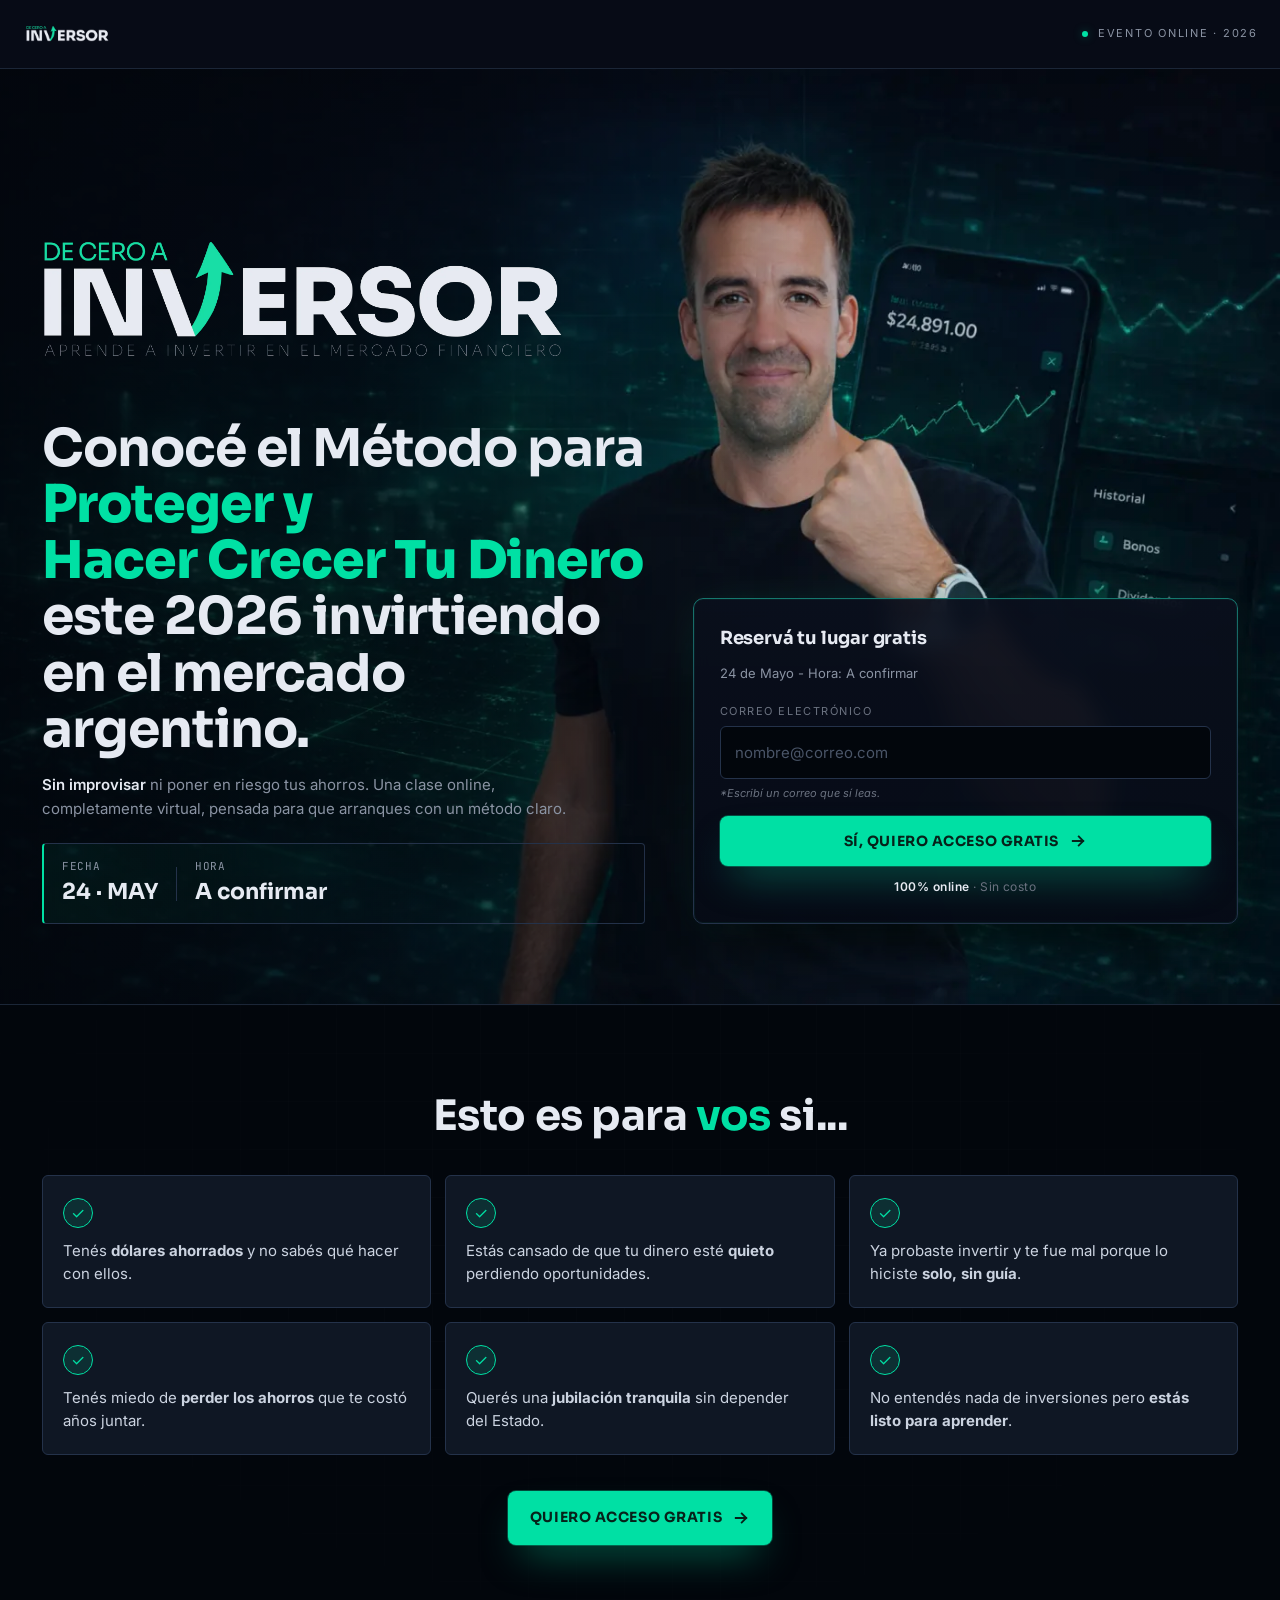
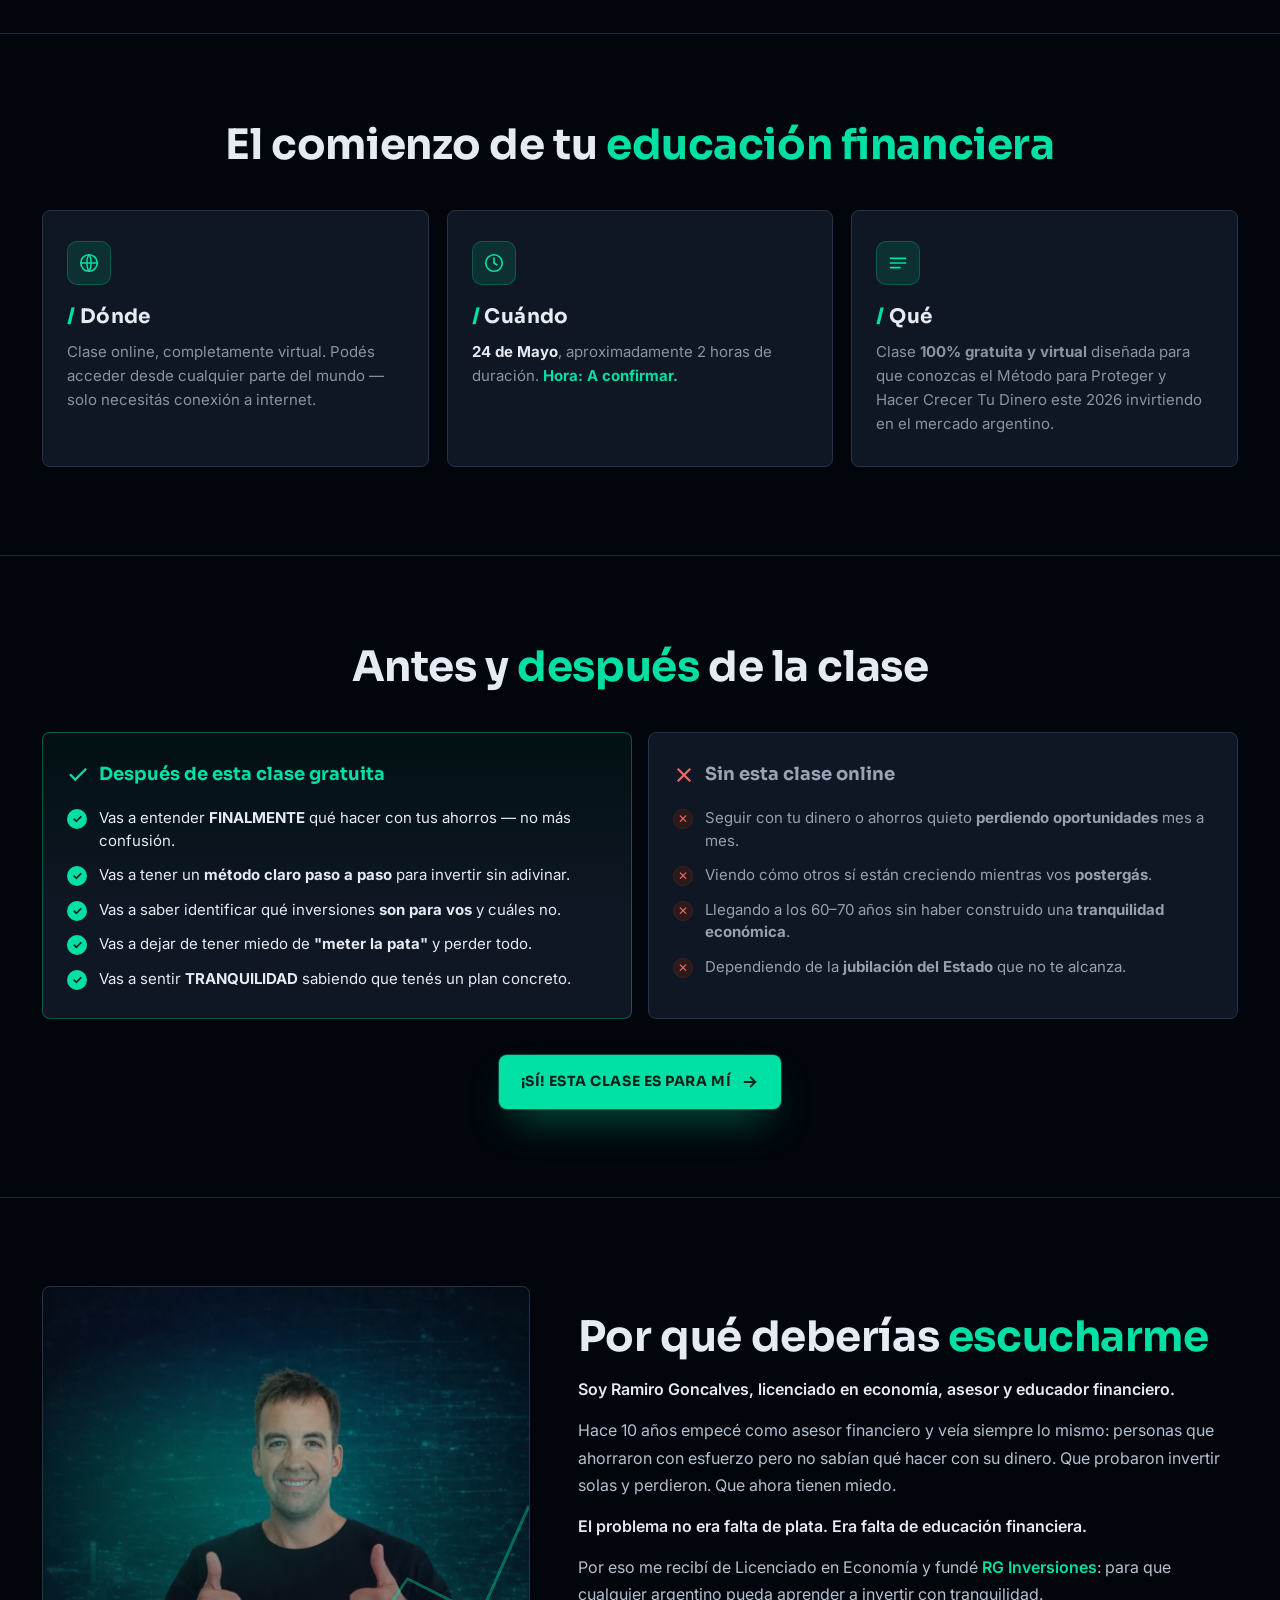
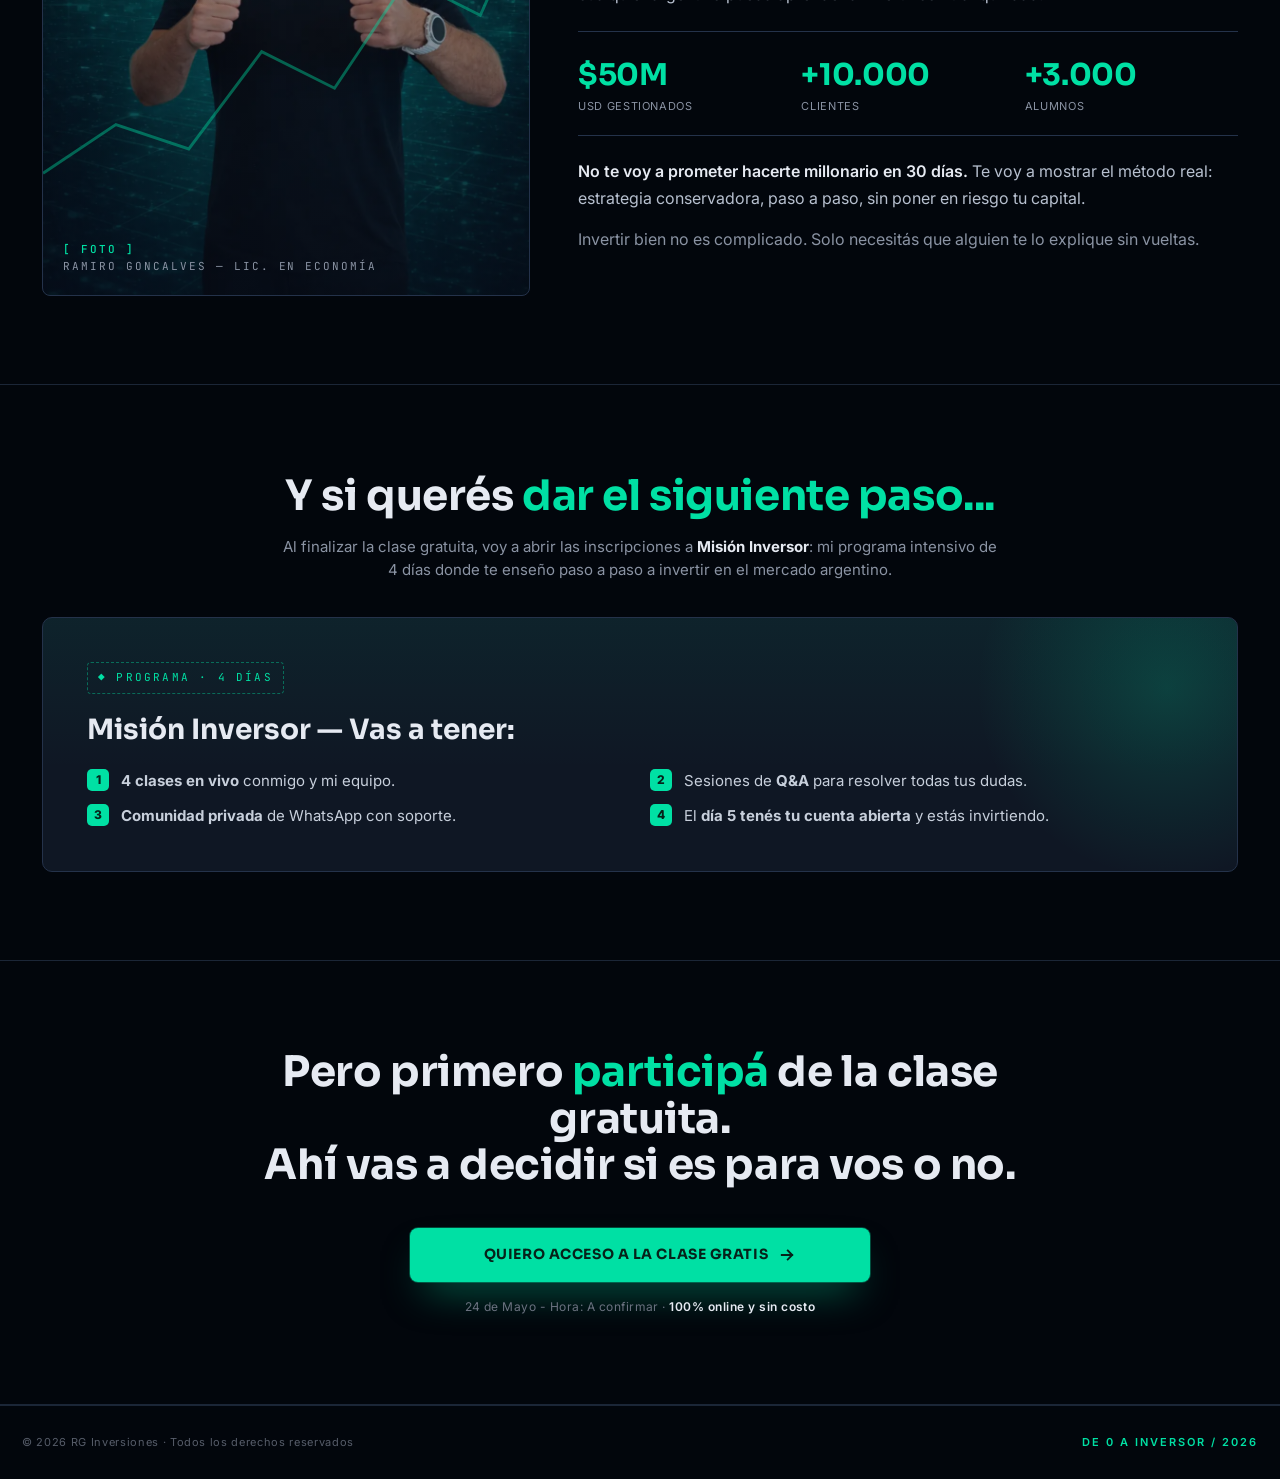
==== commit 6d0d0999: "Remove hero overlay effects from right-side image" ====
--- a/index.html
+++ b/index.html
@@ -78,7 +78,7 @@
   .hero{
     position: relative; overflow: hidden;
     background:
-      linear-gradient(180deg, rgba(10,15,28,.55) 0%, rgba(10,15,28,.35) 40%, rgba(10,15,28,.85) 100%),
+      linear-gradient(90deg, rgba(2,6,12,.88) 0%, rgba(2,6,12,.65) 38%, rgba(2,6,12,.2) 62%, rgba(2,6,12,0) 100%),
       url('assets/hero/herp-nuevo.webp') center right / cover no-repeat,
       var(--bg);
     border-bottom: 1px solid var(--line);
@@ -230,12 +230,6 @@
   .tiny-note{ text-align: center; font-size: 12px; color: var(--muted); margin-top: 12px; letter-spacing: .04em; }
   .tiny-note b{ color: var(--text); font-weight: 600; }
 
-  .chart-wrap{
-    position: absolute; inset: 0; z-index: 1; opacity: .18;
-    mask-image: linear-gradient(180deg, transparent 0%, black 30%, black 70%, transparent 100%);
-    pointer-events: none;
-  }
-  .chart-wrap svg{ width: 100%; height: 100%; display: block; }
 
   /* ======== MOBILE: hero compact ======== */
   .hero-logo-wrap{ margin-top: 6px; }
@@ -532,22 +526,6 @@
 <!-- ============ HERO ============ -->
 <header class="hero">
   <div class="grid-bg"></div>
-  <div class="chart-wrap" aria-hidden="true">
-    <svg viewBox="0 0 1440 500" preserveAspectRatio="none">
-      <defs>
-        <linearGradient id="gArea" x1="0" x2="0" y1="0" y2="1">
-          <stop offset="0%" stop-color="#00E0A4" stop-opacity=".25"/>
-          <stop offset="100%" stop-color="#00E0A4" stop-opacity="0"/>
-        </linearGradient>
-      </defs>
-      <path d="M0 380 L80 360 L160 370 L240 330 L320 345 L400 300 L480 320 L560 270 L640 280 L720 220 L800 240 L880 190 L960 210 L1040 150 L1120 170 L1200 110 L1280 130 L1360 70 L1440 90 L1440 500 L0 500 Z" fill="url(#gArea)"/>
-      <path d="M0 380 L80 360 L160 370 L240 330 L320 345 L400 300 L480 320 L560 270 L640 280 L720 220 L800 240 L880 190 L960 210 L1040 150 L1120 170 L1200 110 L1280 130 L1360 70 L1440 90" fill="none" stroke="#00E0A4" stroke-width="1.3" stroke-opacity=".9"/>
-      <g fill="#00E0A4">
-        <circle cx="720" cy="220" r="3"/><circle cx="1040" cy="150" r="3"/><circle cx="1360" cy="70" r="4"/>
-      </g>
-    </svg>
-  </div>
-
   <div class="wrap hero-grid">
     <div>
       <div class="hero-logo-wrap" style="margin-bottom: 14px;">
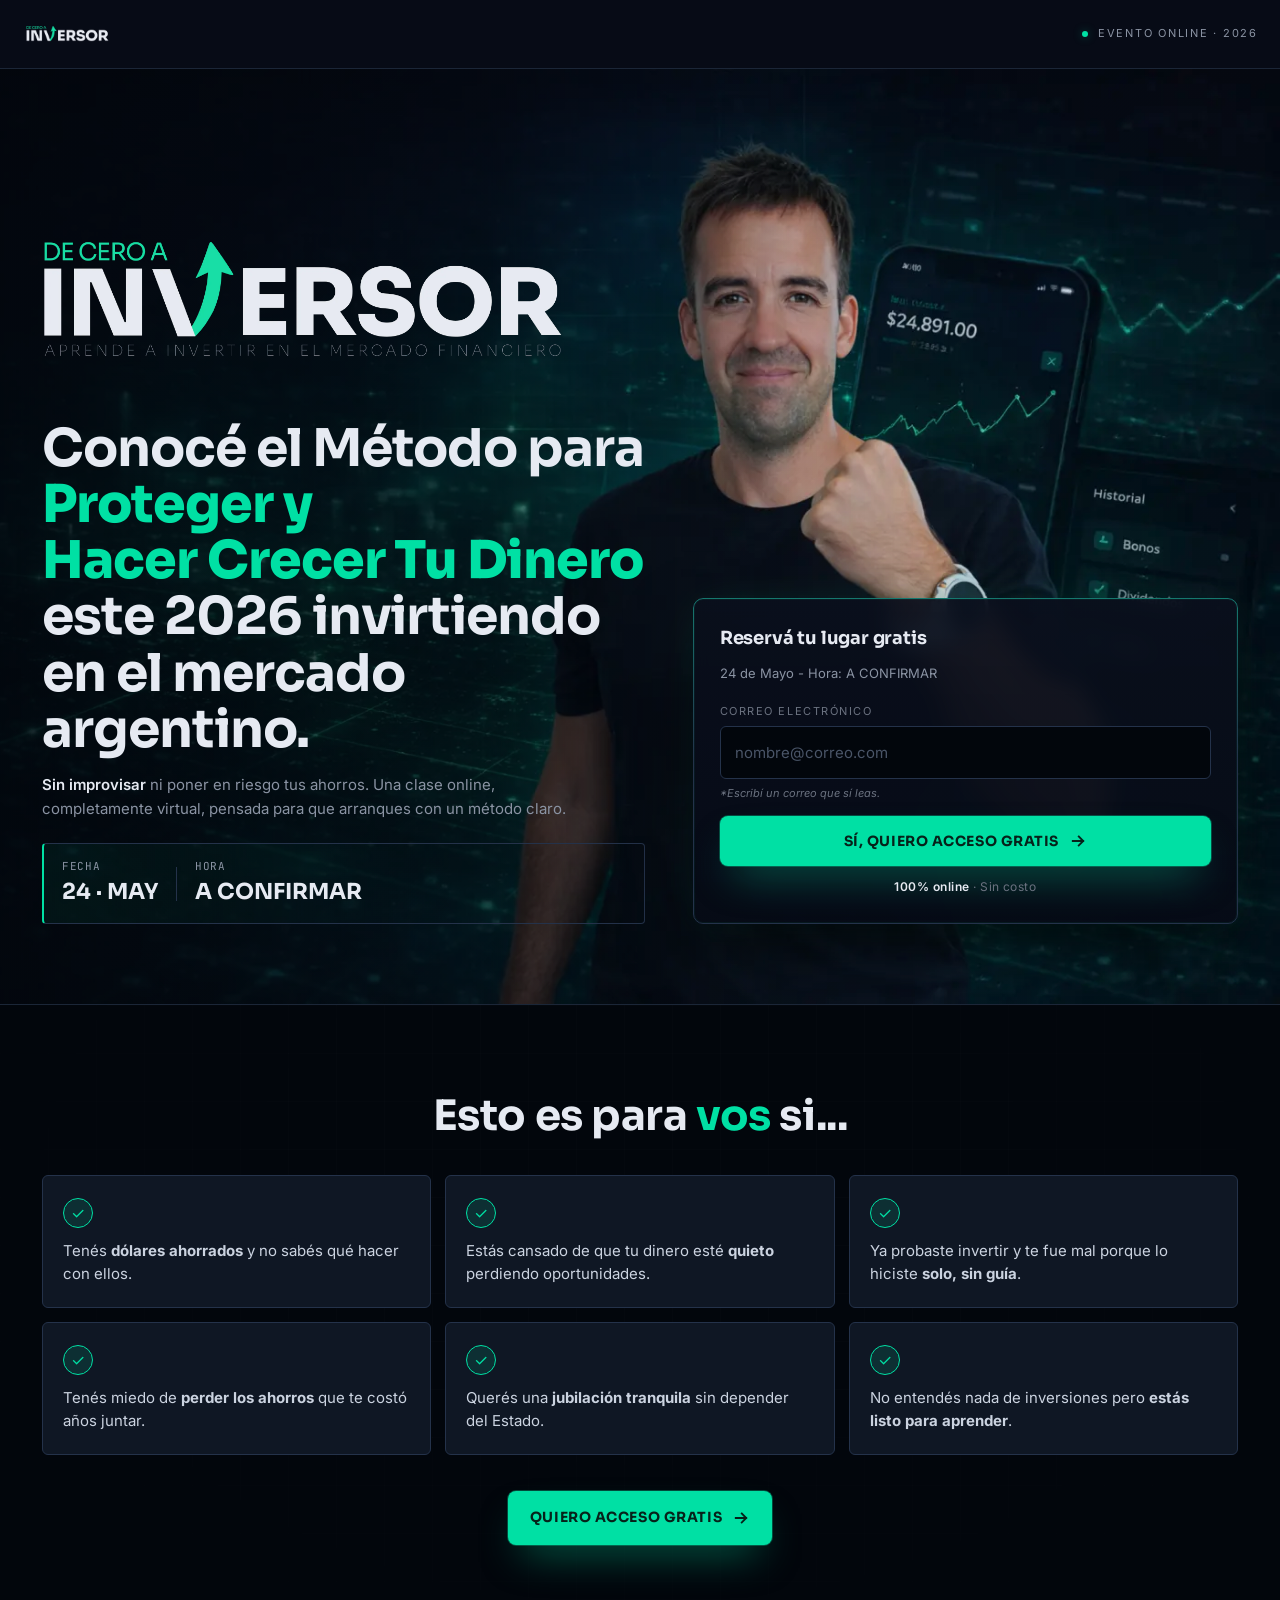
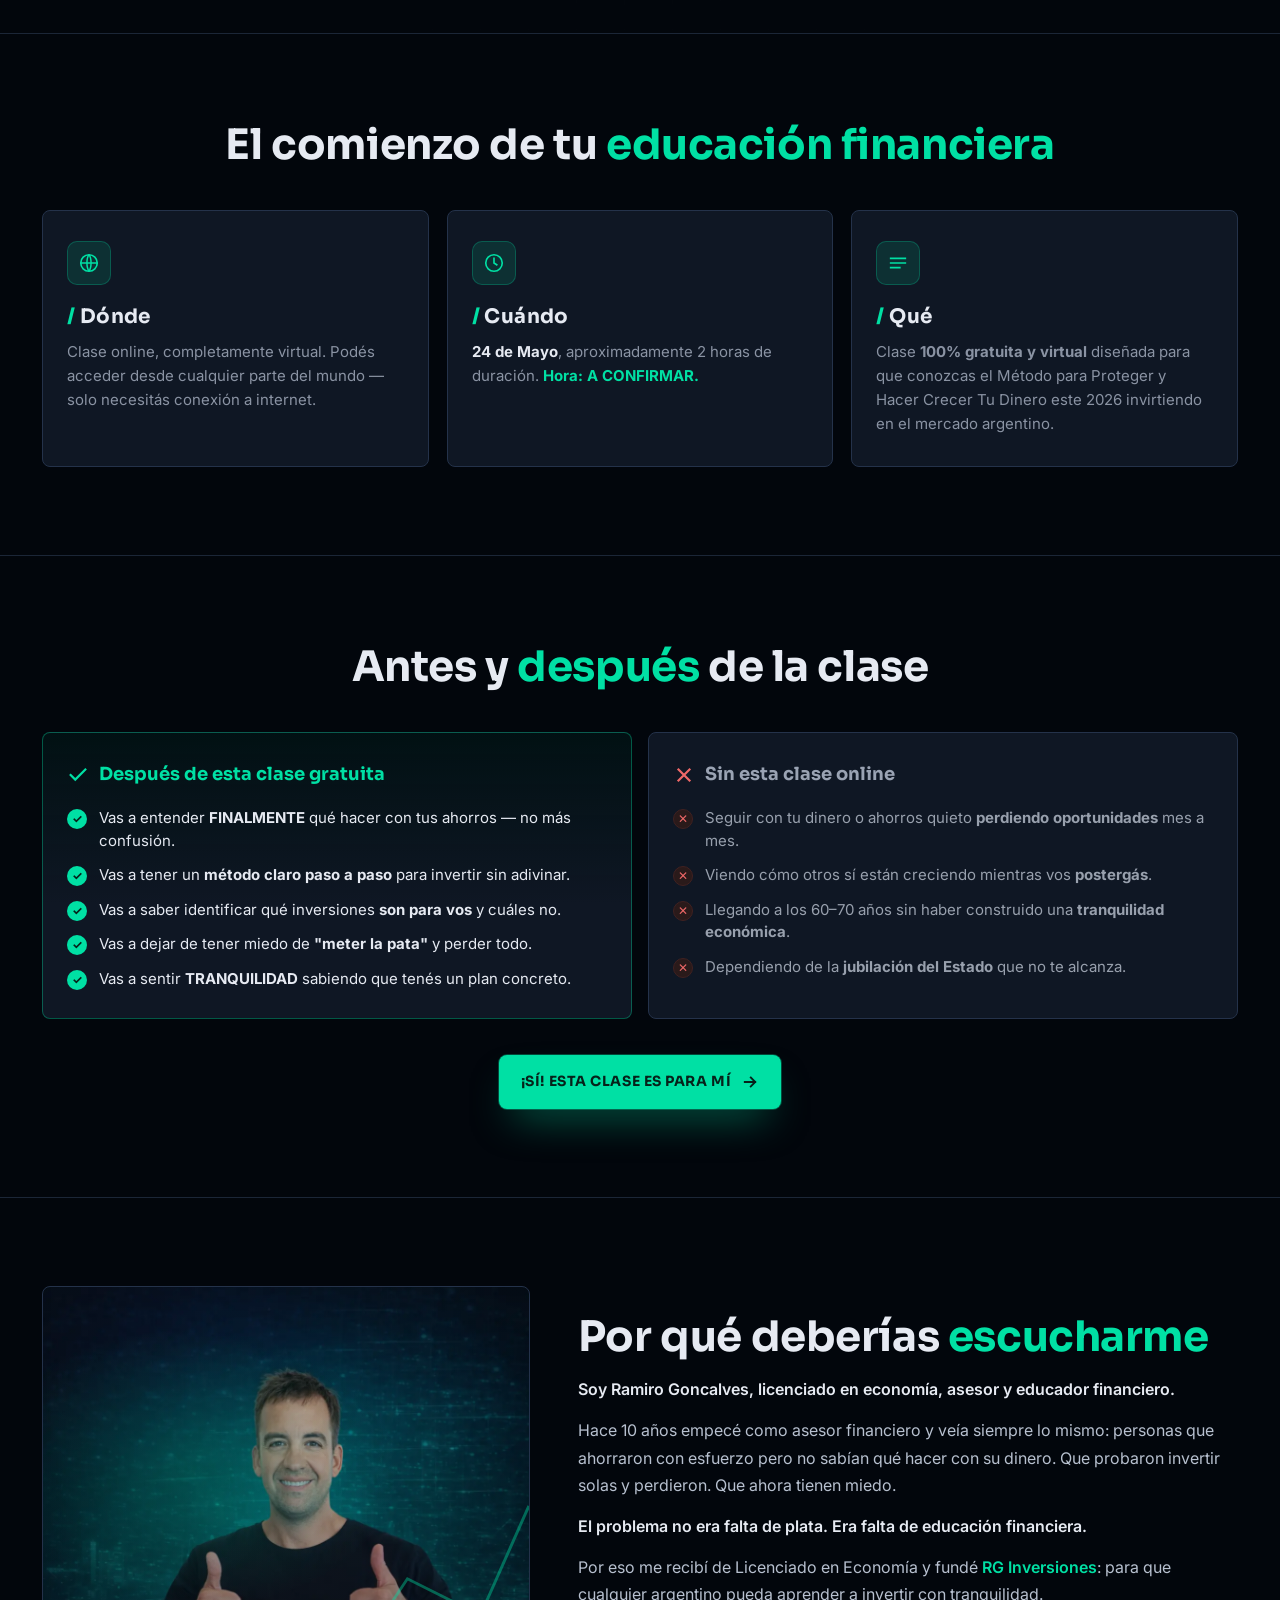
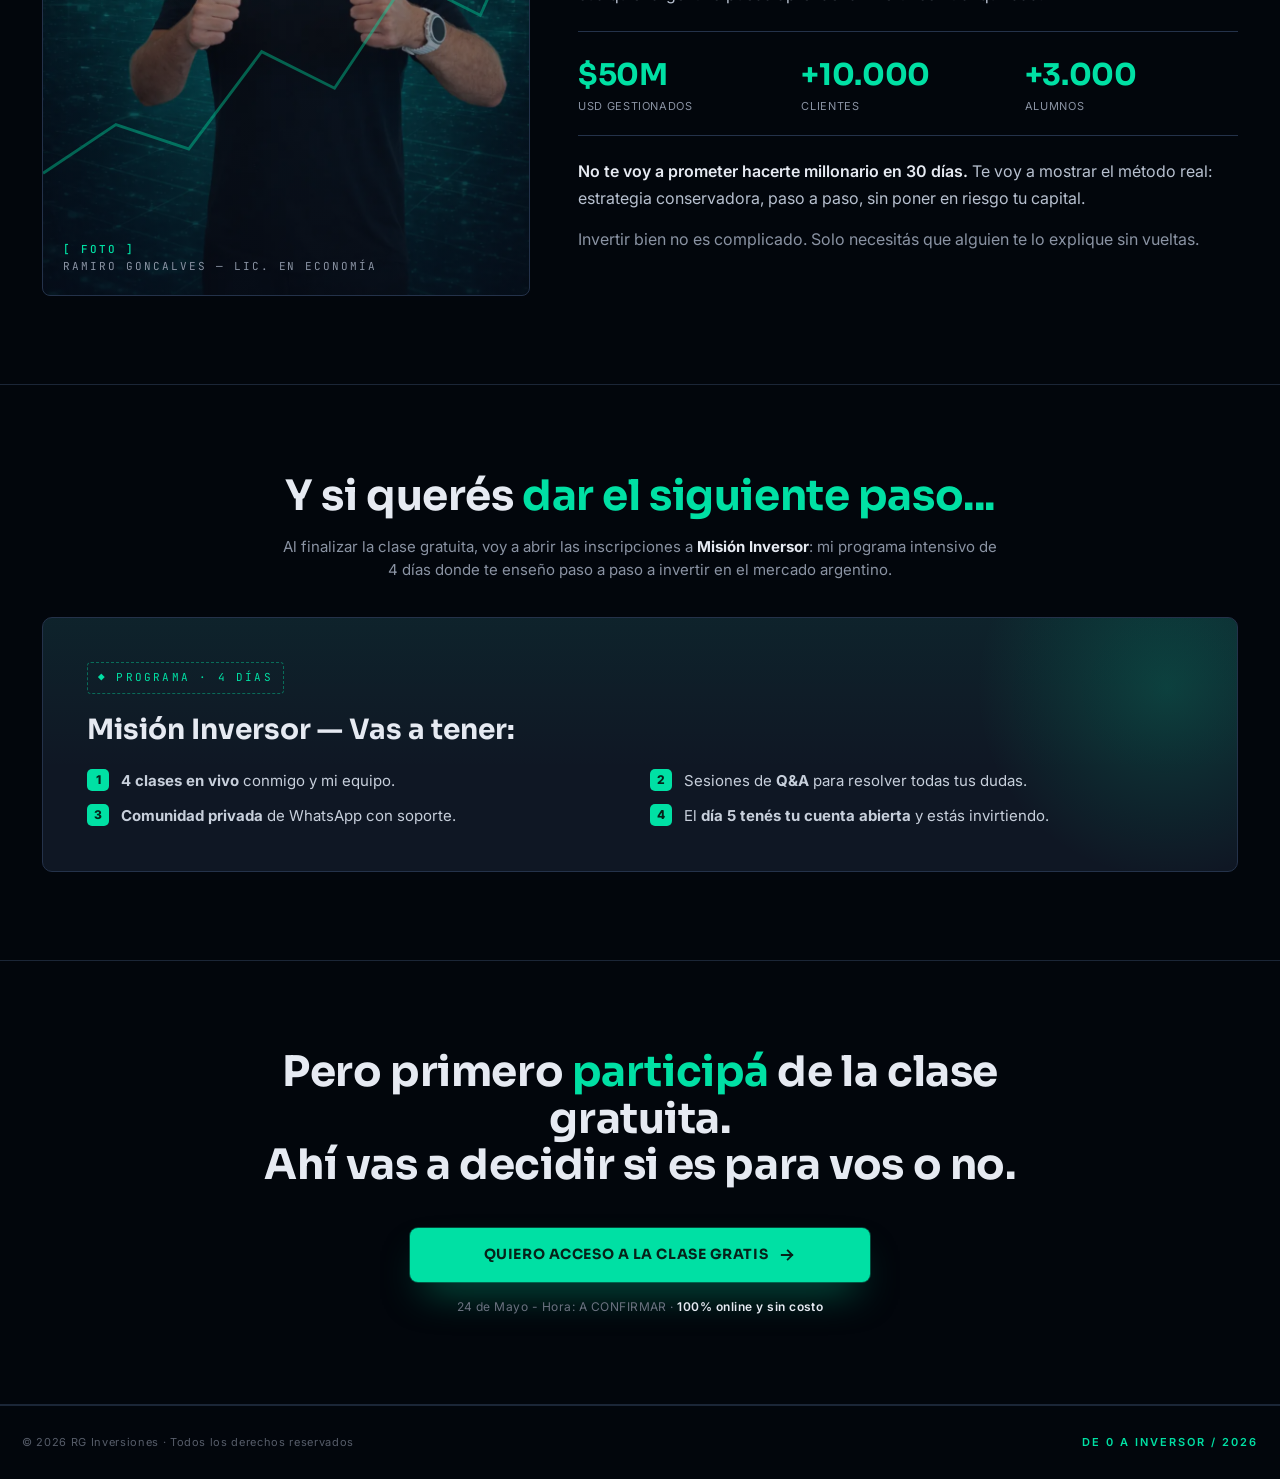
==== commit 4a67c516: "Merge 97957f91b5e9c03eb1f3a90e829c806b72f1639b into 7797730a18e1676b1b98744d46140bdefc486552" ====
--- a/index.html
+++ b/index.html
@@ -566,7 +566,7 @@
           <div class="sep"></div>
           <div>
             <div class="small mono">HORA</div>
-            <div class="big">A confirmar</div>
+            <div class="big">A CONFIRMAR</div>
           </div>
         </div>
 
@@ -580,7 +580,7 @@
         <h3 class="form-title">Reservá tu lugar gratis</h3>
 
       </div>
-      <p class="form-sub">24 de Mayo - Hora: A confirmar</p>
+      <p class="form-sub">24 de Mayo - Hora: A CONFIRMAR</p>
       <style>
         .form-error{
           margin-top: 10px; padding: 10px 12px; background: rgba(239,68,68,.1);
@@ -625,7 +625,7 @@
       <div class="sep"></div>
       <div>
         <div class="small mono">HORA</div>
-        <div class="big">A confirmar</div>
+        <div class="big">A CONFIRMAR</div>
       </div>
     </div>
   </div>
@@ -687,7 +687,7 @@
           <svg width="22" height="22" viewBox="0 0 24 24" fill="none"><circle cx="12" cy="12" r="9" stroke="currentColor" stroke-width="1.8"/><path d="M12 7v5l3 2" stroke="currentColor" stroke-width="1.8" stroke-linecap="square"/></svg>
         </div>
         <h3><span class="tick">/</span> Cuándo</h3>
-        <p><b style="color:var(--text);">24 de Mayo</b>, aproximadamente 2&nbsp;horas de duración. <b style="color:var(--green);">Hora: A confirmar.</b></p>
+        <p><b style="color:var(--text);">24 de Mayo</b>, aproximadamente 2&nbsp;horas de duración. <b style="color:var(--green);">Hora: A CONFIRMAR.</b></p>
       </div>
       <div class="detail-card">
         <div class="ico">
@@ -810,7 +810,7 @@
       QUIERO ACCESO A LA CLASE GRATIS
       <svg class="arrow" viewBox="0 0 24 24" width="18" height="18" fill="none"><path d="M5 12h14M13 6l6 6-6 6" stroke="#06221a" stroke-width="2.4" stroke-linecap="square"/></svg>
     </a>
-    <div class="tiny-note" style="margin-top: 16px;">24 de Mayo - Hora: A confirmar · <b>100% online y sin costo</b></div>
+    <div class="tiny-note" style="margin-top: 16px;">24 de Mayo - Hora: A CONFIRMAR · <b>100% online y sin costo</b></div>
   </div>
 </section>
 
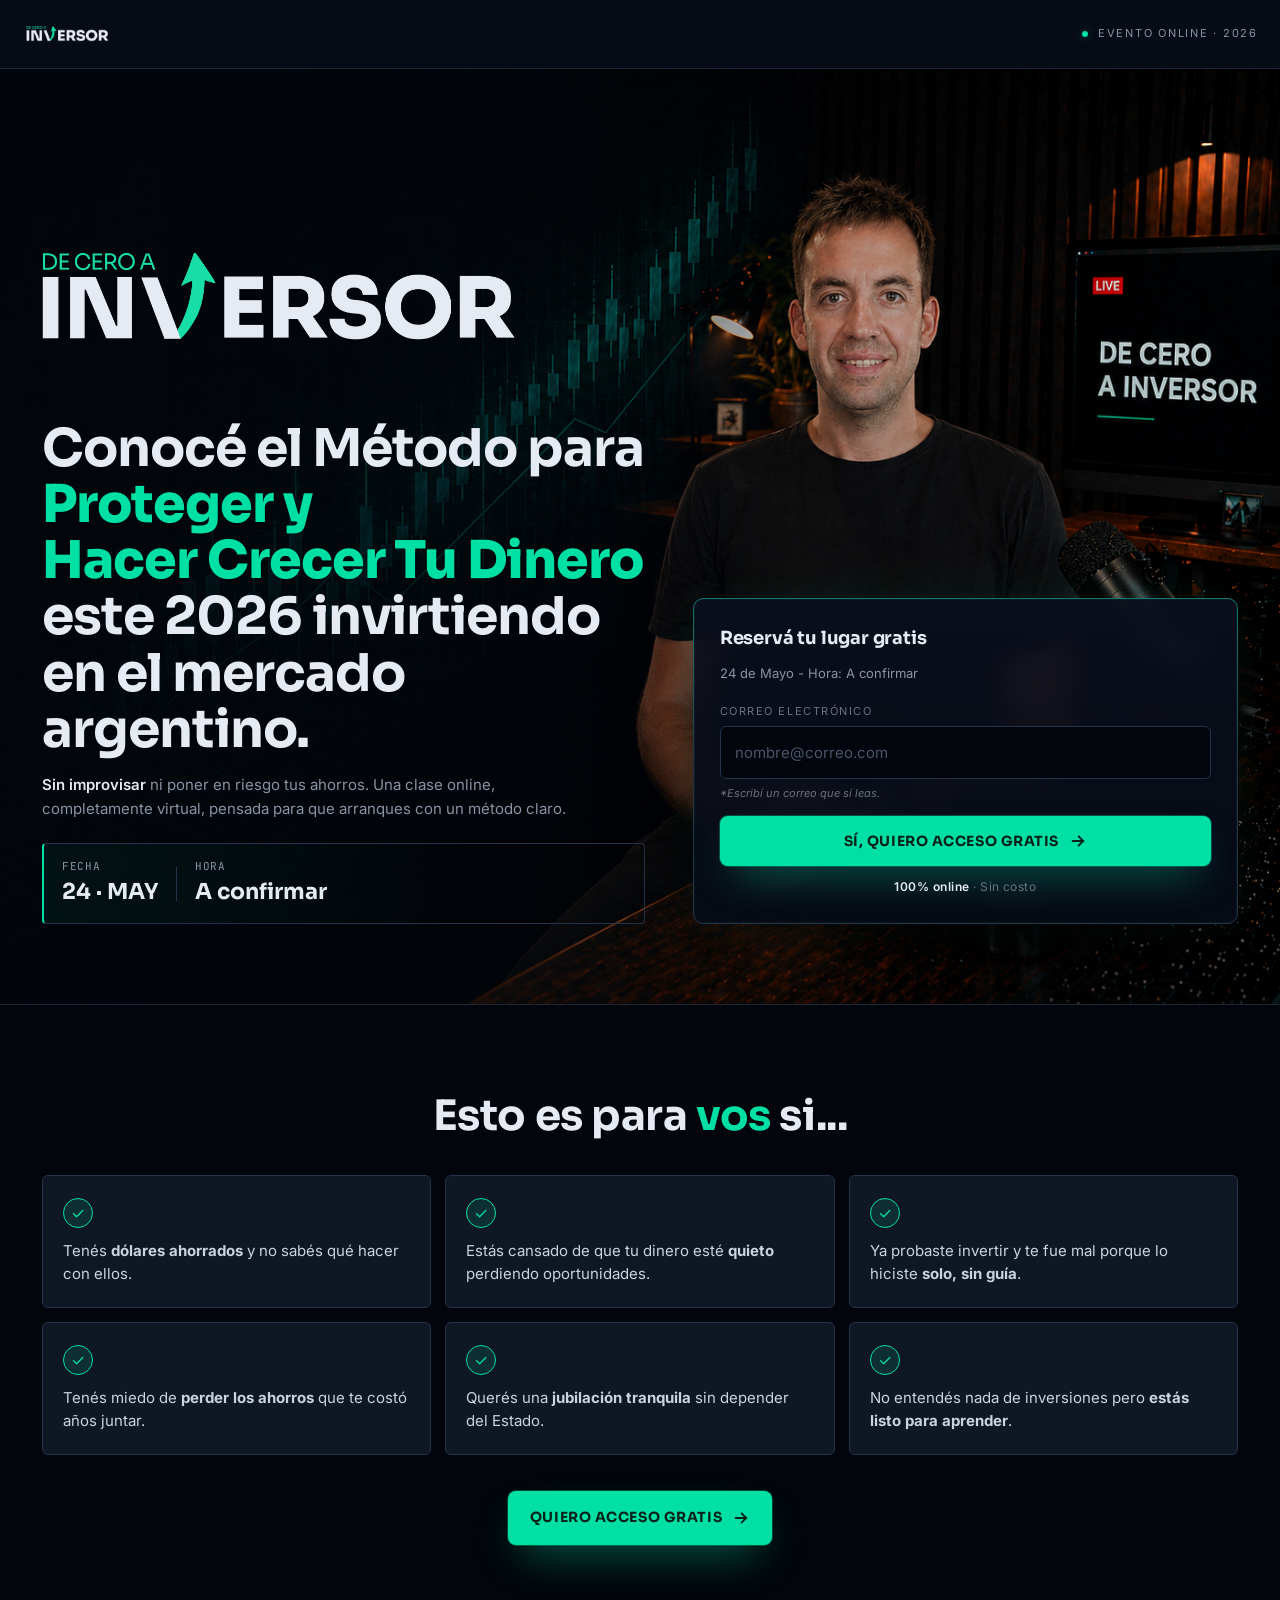
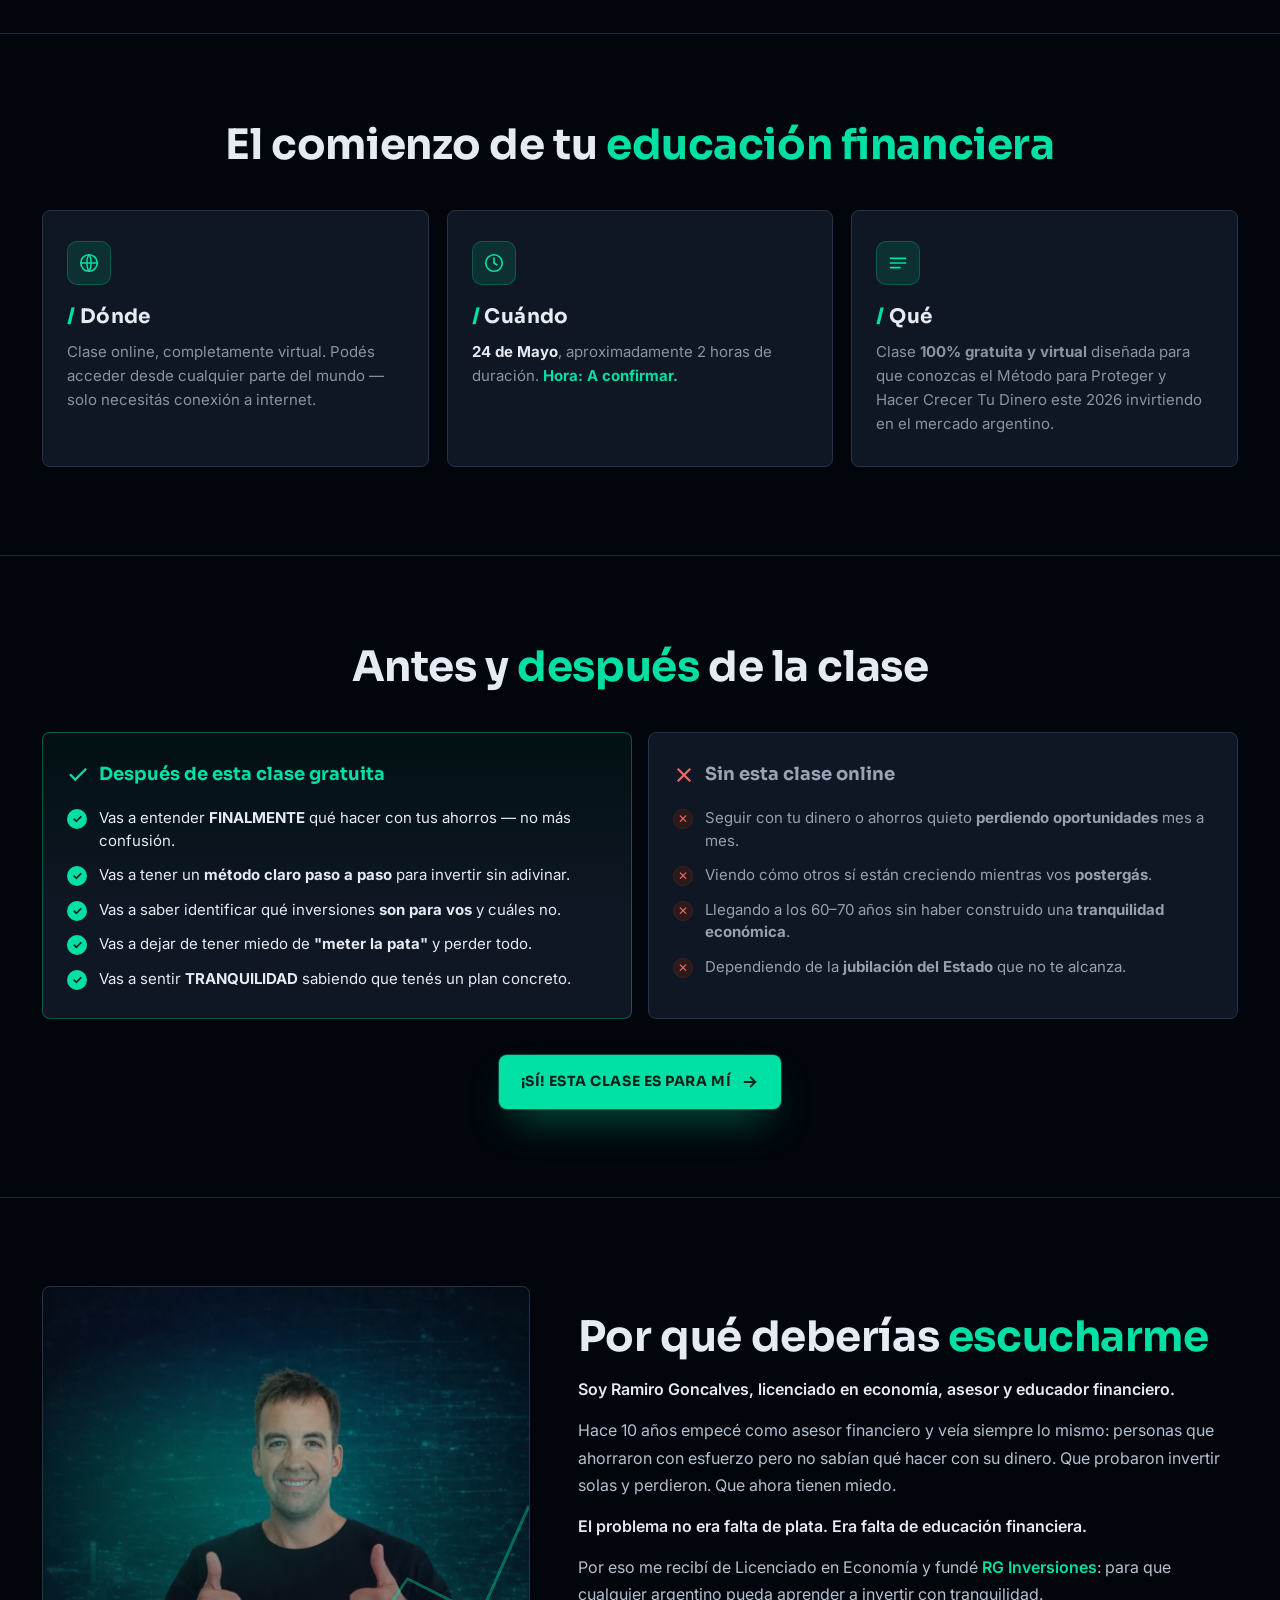
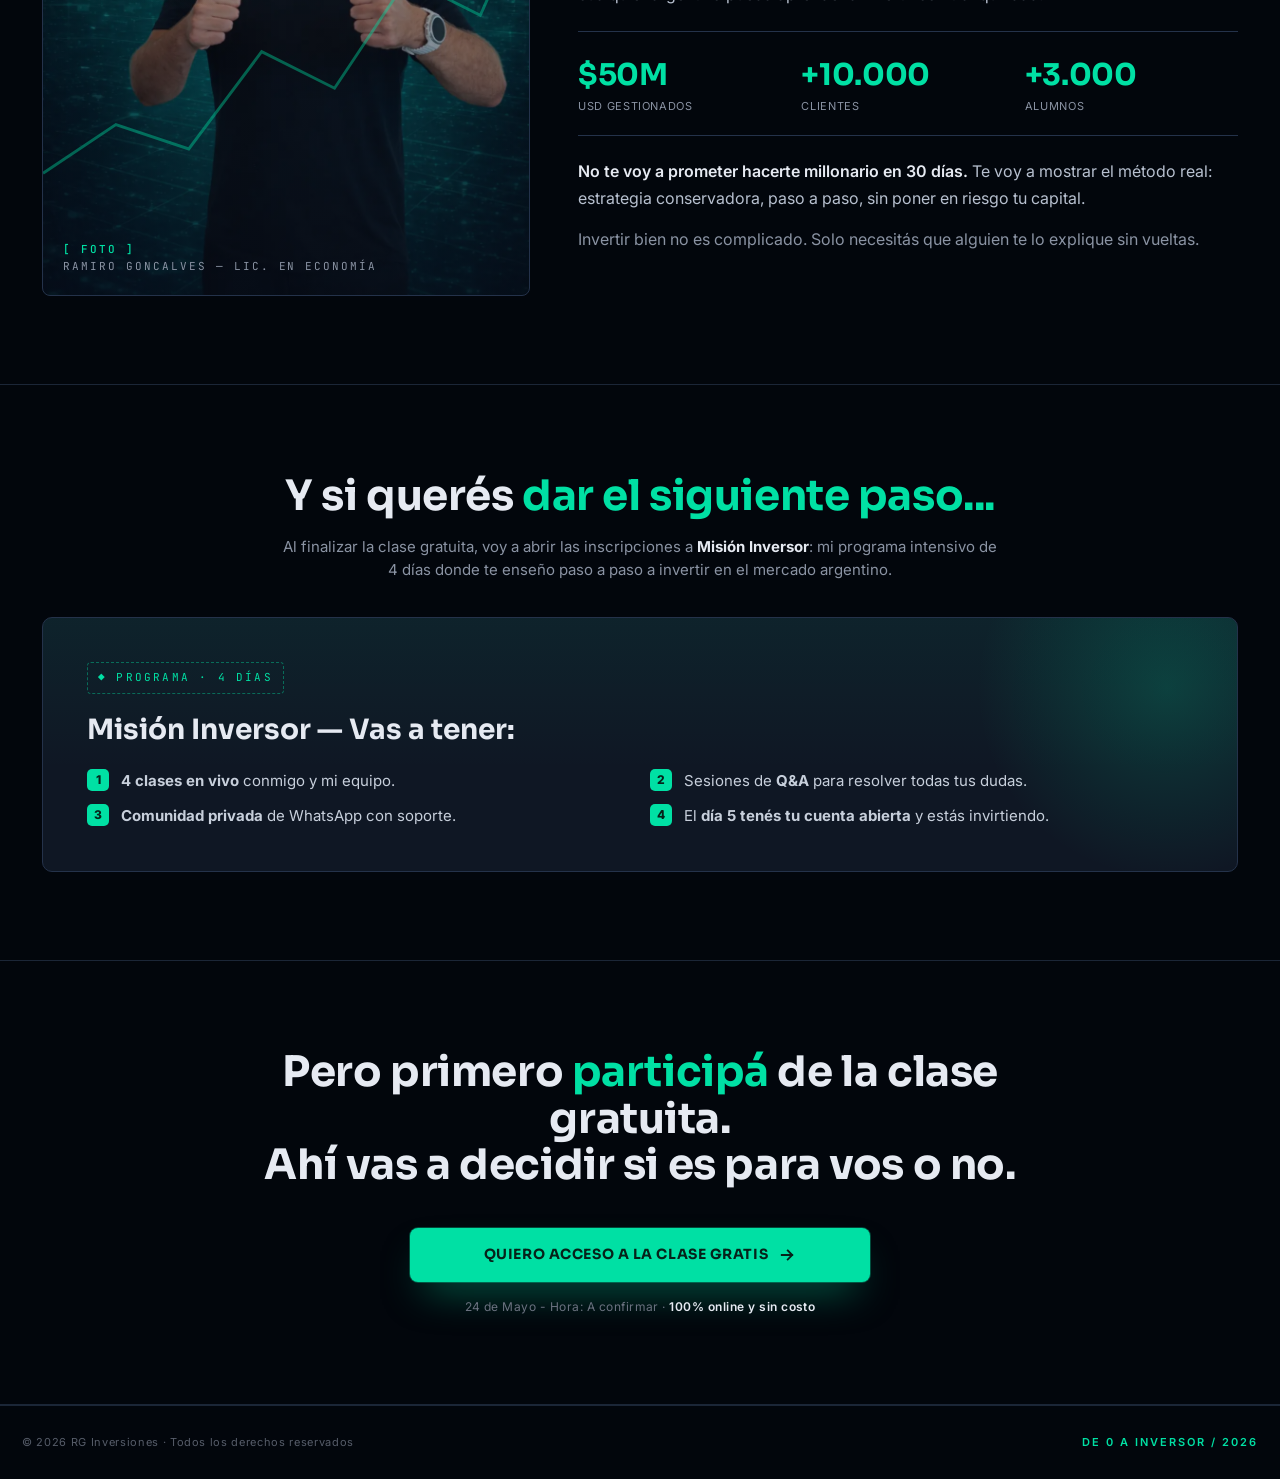
==== commit b72aecff: "Update mobile hero image asset" ====
--- a/index.html
+++ b/index.html
@@ -254,7 +254,7 @@
     width: 100%;
     margin-top: 0;
     aspect-ratio: 4/3;
-    background: url('assets/hero/herp-nuevo.webp') center 15% / cover no-repeat, var(--bg);
+    background: url('assets/hero/herp-nuevo-mobile.webp') center 15% / cover no-repeat, var(--bg);
     overflow: hidden;
   }
   .mobile-photo .mobile-logo{
@@ -566,7 +566,7 @@
           <div class="sep"></div>
           <div>
             <div class="small mono">HORA</div>
-            <div class="big">A CONFIRMAR</div>
+            <div class="big">A confirmar</div>
           </div>
         </div>
 
@@ -580,7 +580,7 @@
         <h3 class="form-title">Reservá tu lugar gratis</h3>
 
       </div>
-      <p class="form-sub">24 de Mayo - Hora: A CONFIRMAR</p>
+      <p class="form-sub">24 de Mayo - Hora: A confirmar</p>
       <style>
         .form-error{
           margin-top: 10px; padding: 10px 12px; background: rgba(239,68,68,.1);
@@ -625,7 +625,7 @@
       <div class="sep"></div>
       <div>
         <div class="small mono">HORA</div>
-        <div class="big">A CONFIRMAR</div>
+        <div class="big">A confirmar</div>
       </div>
     </div>
   </div>
@@ -687,7 +687,7 @@
           <svg width="22" height="22" viewBox="0 0 24 24" fill="none"><circle cx="12" cy="12" r="9" stroke="currentColor" stroke-width="1.8"/><path d="M12 7v5l3 2" stroke="currentColor" stroke-width="1.8" stroke-linecap="square"/></svg>
         </div>
         <h3><span class="tick">/</span> Cuándo</h3>
-        <p><b style="color:var(--text);">24 de Mayo</b>, aproximadamente 2&nbsp;horas de duración. <b style="color:var(--green);">Hora: A CONFIRMAR.</b></p>
+        <p><b style="color:var(--text);">24 de Mayo</b>, aproximadamente 2&nbsp;horas de duración. <b style="color:var(--green);">Hora: A confirmar.</b></p>
       </div>
       <div class="detail-card">
         <div class="ico">
@@ -810,7 +810,7 @@
       QUIERO ACCESO A LA CLASE GRATIS
       <svg class="arrow" viewBox="0 0 24 24" width="18" height="18" fill="none"><path d="M5 12h14M13 6l6 6-6 6" stroke="#06221a" stroke-width="2.4" stroke-linecap="square"/></svg>
     </a>
-    <div class="tiny-note" style="margin-top: 16px;">24 de Mayo - Hora: A CONFIRMAR · <b>100% online y sin costo</b></div>
+    <div class="tiny-note" style="margin-top: 16px;">24 de Mayo - Hora: A confirmar · <b>100% online y sin costo</b></div>
   </div>
 </section>
 
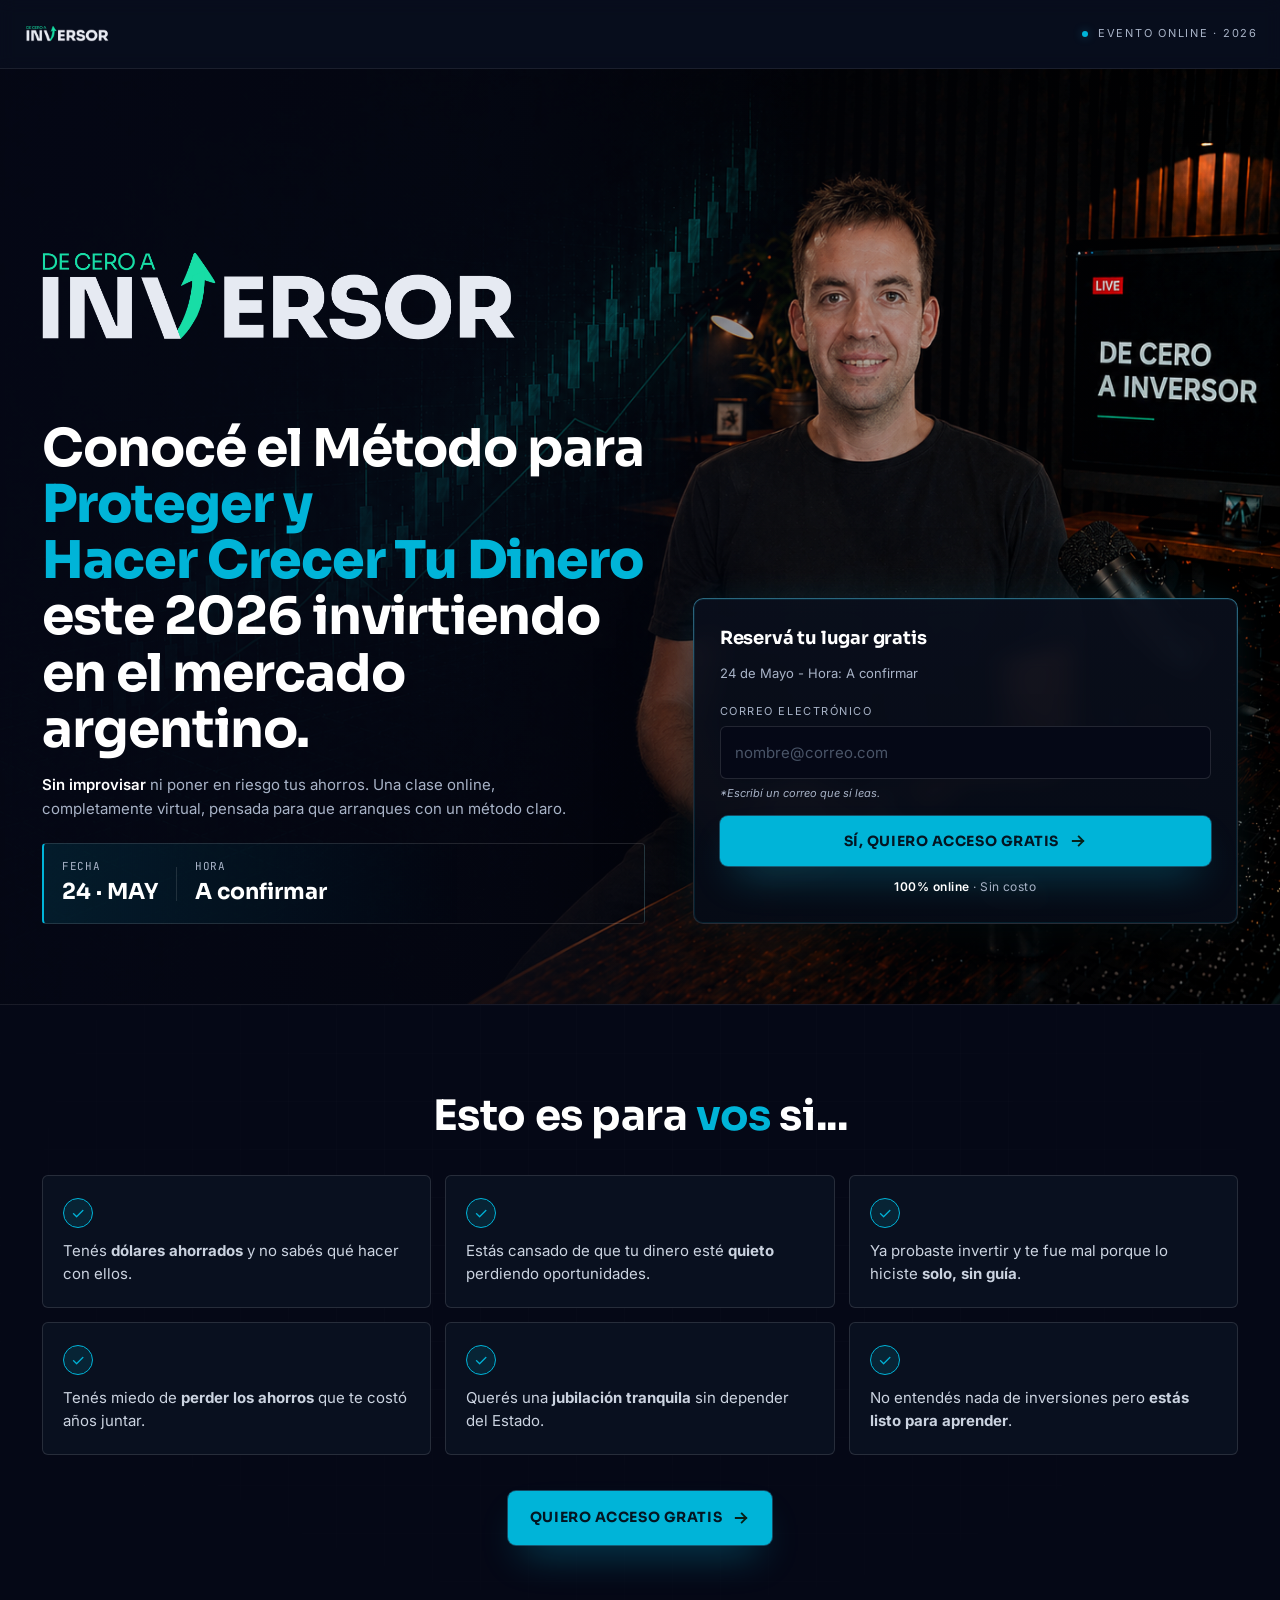
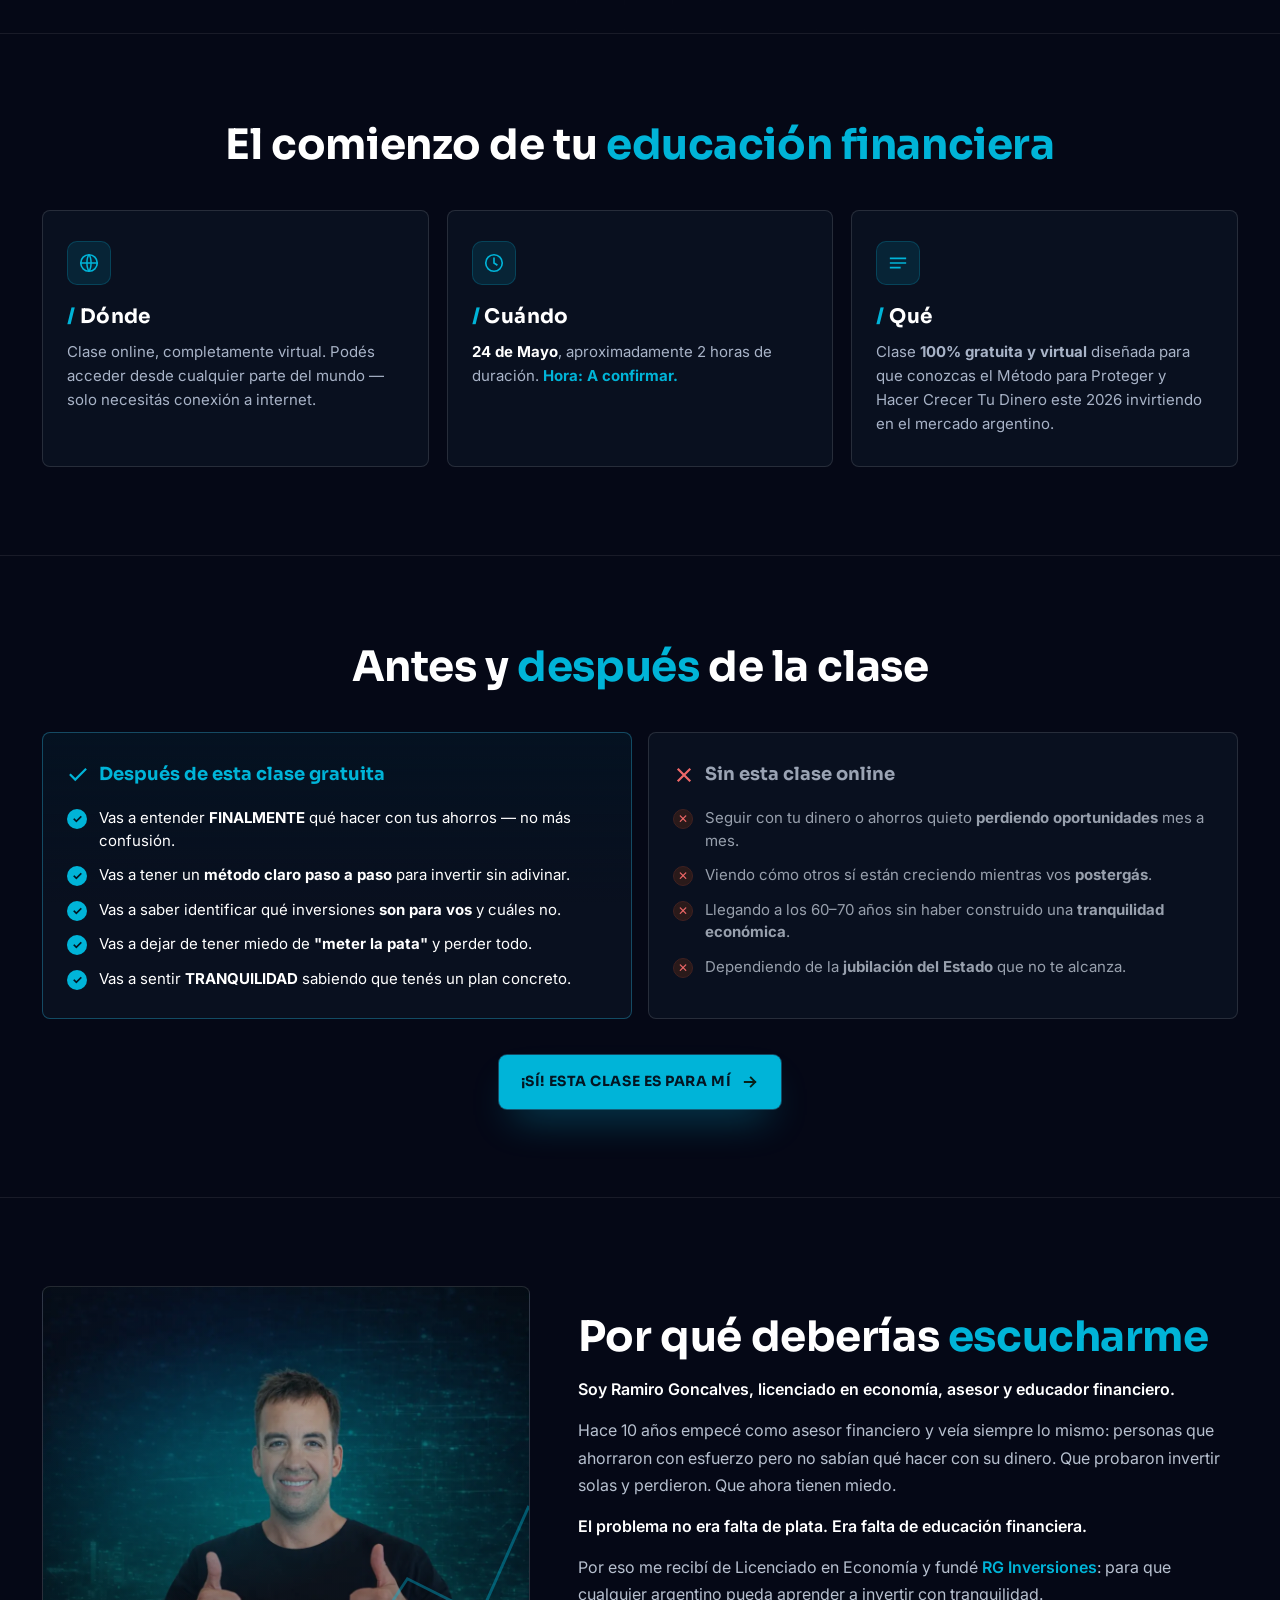
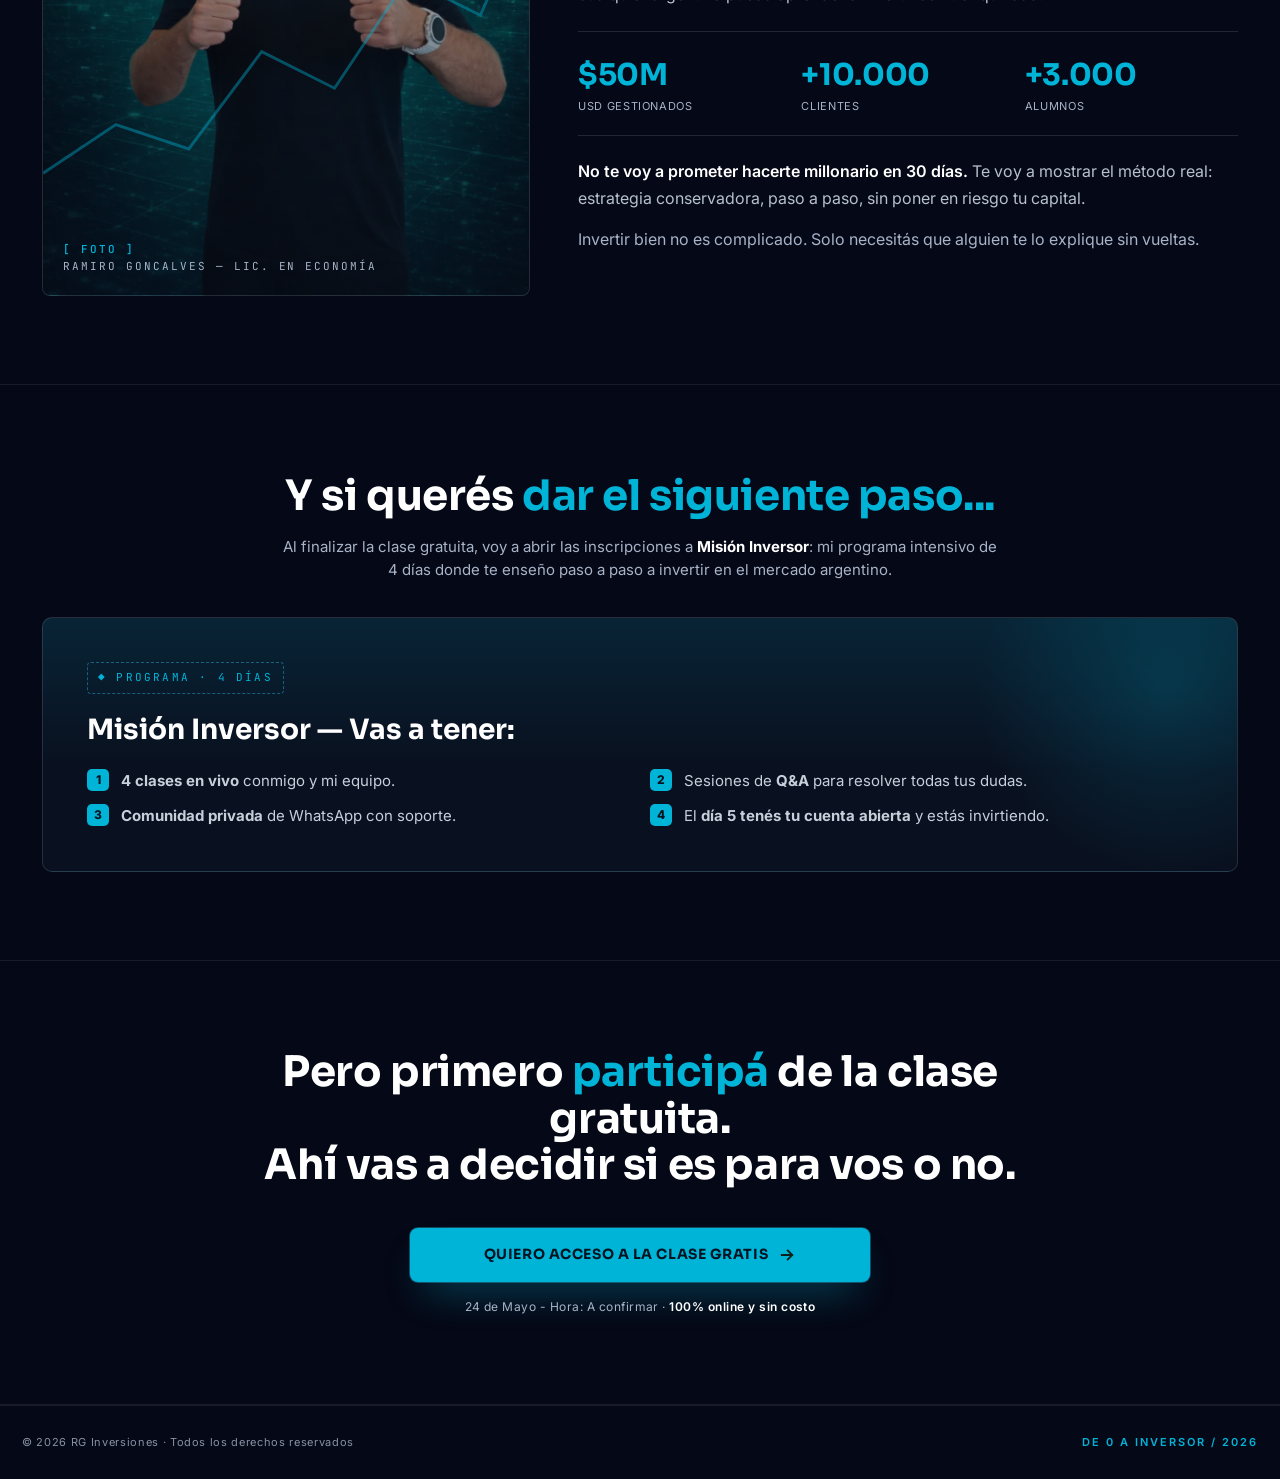
==== commit 3f825792: "feat: primera etapa de rebranding visual a identidad cyan premium" ====
--- a/index.html
+++ b/index.html
@@ -10,16 +10,16 @@
 <link href="https://fonts.googleapis.com/css2?family=Sora:wght@400;500;600;700;800;900&family=Inter:wght@300;400;500;600;700&family=JetBrains+Mono:wght@400;500&display=swap" rel="stylesheet">
 <style>
   :root{
-    --bg: #02060c;
-    --bg-2: #0F1724;
-    --line: #1b2637;
-    --line-2: #24324a;
-    --text: #E6EAF2;
-    --muted: #6B7280;
-    --muted-2: #8a93a3;
-    --green: #00E0A4;
-    --green-soft: rgba(0, 224, 164, .12);
-    --green-glow: rgba(0, 224, 164, .35);
+    --bg: #050816;
+    --bg-2: #09101F;
+    --line: rgba(255,255,255,0.08);
+    --line-2: rgba(255,255,255,0.12);
+    --text: #FFFFFF;
+    --muted: #A8B3C7;
+    --muted-2: #A8B3C7;
+    --green: #00B4D8;
+    --green-soft: rgba(0,180,216,0.12);
+    --green-glow: rgba(51,207,255,0.35);
   }
   *{ box-sizing: border-box; }
   html, body { margin: 0; padding: 0; background: var(--bg); color: var(--text); }
@@ -29,7 +29,7 @@
   }
   /* Desktop (PC): keep base background fixed to requested tone */
   @media (min-width: 961px){
-    html, body{ background-color: #02060c; }
+    html, body{ background-color: #050816; }
   }
   .mono{ font-family: "JetBrains Mono", ui-monospace, monospace; }
 
@@ -57,7 +57,7 @@
     position: relative; z-index: 5; padding: 16px 22px;
     display: flex; align-items: center; justify-content: space-between;
     border-bottom: 1px solid var(--line);
-    background: rgba(10,15,28,.7); backdrop-filter: blur(8px);
+    background: rgba(9,16,31,.72); backdrop-filter: blur(8px);
   }
   .nav .right{
     font-size: 11px; letter-spacing: .16em; color: var(--muted-2);
@@ -78,7 +78,7 @@
   .hero{
     position: relative; overflow: hidden;
     background:
-      linear-gradient(90deg, rgba(2,6,12,.88) 0%, rgba(2,6,12,.65) 38%, rgba(2,6,12,.2) 62%, rgba(2,6,12,0) 100%),
+      linear-gradient(90deg, rgba(5,8,22,.9) 0%, rgba(5,8,22,.7) 38%, rgba(5,8,22,.28) 62%, rgba(5,8,22,0) 100%),
       url('assets/hero/herp-nuevo.webp') center right / cover no-repeat,
       var(--bg);
     border-bottom: 1px solid var(--line);
@@ -88,7 +88,7 @@
   @media (max-width: 960px){
     .hero{
       background:
-        radial-gradient(600px 300px at 50% 10%, rgba(0,224,164,.08), transparent 60%),
+        radial-gradient(600px 300px at 50% 10%, rgba(0,180,216,.1), transparent 60%),
         var(--bg);
       padding: 20px 0 40px;
     }
@@ -113,9 +113,9 @@
     box-shadow: 0 0 0 0 var(--green-glow); animation: pulse 2s infinite;
   }
   @keyframes pulse{
-    0%{ box-shadow: 0 0 0 0 rgba(0,224,164,.5); }
-    70%{ box-shadow: 0 0 0 10px rgba(0,224,164,0); }
-    100%{ box-shadow: 0 0 0 0 rgba(0,224,164,0); }
+    0%{ box-shadow: 0 0 0 0 rgba(0,180,216,.45); }
+    70%{ box-shadow: 0 0 0 10px rgba(51,207,255,0); }
+    100%{ box-shadow: 0 0 0 0 rgba(51,207,255,0); }
   }
 
   h1.h-title{
@@ -131,7 +131,7 @@
   .date-row{
     margin-top: 22px; padding: 14px 18px;
     border: 1px solid var(--line-2); border-left: 2px solid var(--green);
-    background: linear-gradient(90deg, rgba(0,224,164,.06), transparent 70%);
+    background: linear-gradient(90deg, rgba(0,180,216,.12), transparent 70%);
     display: flex; align-items: center; gap: 18px; flex-wrap: wrap; border-radius: 4px;
   }
   .date-row .big{ font-family: "Sora"; font-weight: 700; font-size: 22px; }
@@ -144,13 +144,13 @@
     position: relative; padding: 26px;
     background: linear-gradient(180deg, rgba(10,15,28,.92), rgba(6,11,22,.97));
     border: 1px solid var(--line-2); border-radius: 10px;
-    box-shadow: 0 30px 80px -20px rgba(0,0,0,.95), 0 0 0 1px rgba(0,224,164,.06) inset, 0 0 40px -10px rgba(0,224,164,.15);
+    box-shadow: 0 30px 80px -20px rgba(0,0,0,.95), 0 0 0 1px rgba(0,180,216,.12) inset, 0 0 40px -10px rgba(51,207,255,.18);
     backdrop-filter: blur(10px);
     -webkit-backdrop-filter: blur(10px);
   }
   .form-card::before{
     content: ""; position: absolute; inset: -1px; border-radius: 10px; padding: 1px;
-    background: linear-gradient(180deg, rgba(0,224,164,.4), transparent 50%);
+    background: linear-gradient(180deg, rgba(51,207,255,.38), transparent 50%);
     -webkit-mask: linear-gradient(#000 0 0) content-box, linear-gradient(#000 0 0);
     -webkit-mask-composite: xor; mask-composite: exclude; pointer-events: none;
   }
@@ -167,19 +167,19 @@
     transition: border-color .15s, box-shadow .15s;
   }
   .field input::placeholder{ color: #4a5568; }
-  .field input:focus{ outline: none; border-color: var(--green); box-shadow: 0 0 0 3px rgba(0,224,164,.15); }
+  .field input:focus{ outline: none; border-color: var(--green); box-shadow: 0 0 0 3px rgba(51,207,255,.18); }
   .hint{ font-size: 11px; color: var(--muted); margin-top: 6px; font-style: italic; }
 
   .btn{
     display: inline-flex; align-items: center; justify-content: center; gap: 10px;
     padding: 16px 22px; width: 100%;
-    background: var(--green); color: #06221a;
+    background: var(--green); color: #031522;
     border: 0; border-radius: 8px; cursor: pointer;
     font-family: "Sora"; font-weight: 700; font-size: 14px; letter-spacing: .04em; text-transform: uppercase;
-    box-shadow: 0 0 0 1px rgba(0,224,164,.3), 0 20px 40px -15px rgba(0,224,164,.5);
+    box-shadow: 0 0 0 1px rgba(51,207,255,.32), 0 20px 40px -15px rgba(0,180,216,.45);
     transition: transform .15s ease, box-shadow .15s ease; text-decoration: none;
   }
-  .btn:hover{ transform: translateY(-1px); box-shadow: 0 0 0 1px rgba(0,224,164,.6), 0 24px 48px -15px rgba(0,224,164,.6); }
+  .btn:hover{ transform: translateY(-1px); box-shadow: 0 0 0 1px rgba(51,207,255,.56), 0 24px 48px -15px rgba(51,207,255,.56); }
   .btn.inline{ width: auto; }
   .btn .arrow{ transition: transform .2s; }
   .btn:hover .arrow{ transform: translateX(4px); }
@@ -211,8 +211,8 @@
     padding: 14px 24px;
     border-radius: 12px;
     border: none;
-    background: #18DDA6;
-    color: #031018;
+    background: linear-gradient(180deg,#00B4D8,#33CFFF);
+    color: #031522;
     font-family: "Sora";
     font-size: 14px;
     font-weight: 700;
@@ -253,8 +253,8 @@
     position: relative;
     width: 100%;
     margin-top: 0;
-    aspect-ratio: 4/3;
-    background: url('assets/hero/herp-nuevo-mobile.webp') center 15% / cover no-repeat, var(--bg);
+    aspect-ratio: 9/16;
+    background: url('assets/hero/herp-nuevo-mobile.webp') center top / contain no-repeat, var(--bg);
     overflow: hidden;
   }
   .mobile-photo .mobile-logo{
@@ -359,7 +359,7 @@
     width: 44px; height: 44px; border-radius: 10px;
     display: inline-flex; align-items: center; justify-content: center;
     background: var(--green-soft); color: var(--green); margin-bottom: 16px;
-    border: 1px solid rgba(0,224,164,.25);
+    border: 1px solid rgba(0,180,216,.22);
   }
   .detail-card h3{ font-family: "Sora"; font-weight: 700; font-size: 20px; margin: 0 0 8px; letter-spacing: .02em; }
   .detail-card h3 .tick{ color: var(--green); }
@@ -369,7 +369,7 @@
   .compare-grid{ display: grid; grid-template-columns: 1fr 1fr; gap: 16px; margin-top: 42px; }
   @media (max-width: 800px){ .compare-grid{ grid-template-columns: 1fr; } }
   .compare-col{ padding: 28px 24px; border: 1px solid var(--line-2); border-radius: 8px; background: var(--bg-2); }
-  .compare-col.good{ border-color: rgba(0,224,164,.35); background: linear-gradient(180deg, rgba(0,224,164,.05), var(--bg-2) 60%); }
+  .compare-col.good{ border-color: rgba(51,207,255,.3); background: linear-gradient(180deg, rgba(0,180,216,.06), var(--bg-2) 60%); }
   .compare-col .head{ font-family: "Sora"; font-weight: 700; font-size: 18px; margin-bottom: 18px; display:flex; align-items:center; gap: 10px; }
   .compare-col.good .head{ color: var(--green); }
   .compare-col.bad .head{ color: #9aa3b3; }
@@ -380,7 +380,7 @@
     display: inline-flex; align-items: center; justify-content: center; margin-top: 2px;
     font-size: 12px; font-weight: 700;
   }
-  .compare-col.good .i{ background: var(--green); color: #06221a; }
+  .compare-col.good .i{ background: var(--green); color: #031522; }
   .compare-col.bad .i{ background: #2a1a1a; color: #ef6868; border:1px solid #402121; }
   .compare-col.bad li{ color: #98a0ad; }
 
@@ -398,7 +398,7 @@
   }
   .about-portrait::after{
     content: ""; position: absolute; inset: 0;
-    background: radial-gradient(300px 200px at 30% 30%, rgba(0,224,164,.18), transparent 70%);
+    background: radial-gradient(300px 200px at 30% 30%, rgba(0,180,216,.18), transparent 70%);
     pointer-events: none;
   }
   .portrait-label{
@@ -421,18 +421,18 @@
   .next{ background: var(--bg); border-bottom: 1px solid var(--line); position: relative; }
   .mision-card{
     margin-top: 36px; padding: clamp(24px, 5vw, 44px); border-radius: 10px;
-    background: linear-gradient(180deg, rgba(0,224,164,.06), rgba(10,15,28,0) 60%), var(--bg-2);
+    background: linear-gradient(180deg, rgba(0,180,216,.12), rgba(10,15,28,0) 60%), var(--bg-2);
     border: 1px solid var(--line-2); position: relative; overflow: hidden;
   }
   .mision-card::before{
     content: ""; position: absolute; right: -120px; top: -120px; width: 380px; height: 380px;
-    background: radial-gradient(closest-side, rgba(0,224,164,.18), transparent);
+    background: radial-gradient(closest-side, rgba(0,180,216,.18), transparent);
     pointer-events: none;
   }
   .mision-tag{
     display: inline-flex; align-items: center; gap: 8px;
     font-family: "JetBrains Mono"; font-size: 11px; color: var(--green); letter-spacing: .2em;
-    text-transform: uppercase; padding: 6px 10px; border: 1px dashed rgba(0,224,164,.4); border-radius: 4px;
+    text-transform: uppercase; padding: 6px 10px; border: 1px dashed rgba(51,207,255,.38); border-radius: 4px;
   }
   .mision-title{ font-family: "Sora"; font-weight: 700; font-size: clamp(20px, 2.2vw, 28px); margin: 14px 0; }
   .mision-list{ list-style: none; margin: 18px 0 0; padding: 0; display: grid; grid-template-columns: 1fr 1fr; gap: 12px 20px; }
@@ -440,7 +440,7 @@
   .mision-list li{ display: flex; gap: 12px; align-items: flex-start; font-size: 15px; color: #c7cfdb; }
   .mision-list .chk{
     flex: 0 0 22px; width: 22px; height: 22px; border-radius: 5px;
-    background: var(--green); color: #06221a; font-weight: 800;
+    background: var(--green); color: #031522; font-weight: 800;
     display: inline-flex; align-items: center; justify-content: center; font-size: 12px;
   }
 
@@ -484,7 +484,7 @@
            1) A thick diagonal bar (rotated rectangle)
            2) A horizontal bar at the top of the tip
            3) A vertical bar at the right of the tip -->
-      <g fill="#00E0A4">
+      <g fill="#00B4D8">
         <!-- Diagonal shaft: rectangle from (230,70) to (302,-2), width 14 -->
         <polygon points="228,80 238,90 312,16 302,6"/>
         <!-- Horizontal top bar of arrowhead -->
@@ -711,7 +711,7 @@
     <div class="compare-grid">
       <div class="compare-col good">
         <div class="head">
-          <svg width="22" height="22" viewBox="0 0 24 24" fill="none"><path d="M4 12l5 5L20 6" stroke="#00E0A4" stroke-width="2.4" stroke-linecap="square"/></svg>
+          <svg width="22" height="22" viewBox="0 0 24 24" fill="none"><path d="M4 12l5 5L20 6" stroke="#00B4D8" stroke-width="2.4" stroke-linecap="square"/></svg>
           Después de esta clase gratuita
         </div>
         <ul>
@@ -751,7 +751,7 @@
   <div class="wrap about-grid">
     <div class="about-portrait" aria-label="Foto de Ramiro Goncalves">
       <svg viewBox="0 0 200 250" preserveAspectRatio="none" style="position:absolute; inset:0; width:100%; height:100%; opacity:.4;">
-        <path d="M0 200 L30 180 L60 190 L90 150 L120 165 L150 120 L180 135 L200 90" fill="none" stroke="#00E0A4" stroke-width="1.2"/>
+        <path d="M0 200 L30 180 L60 190 L90 150 L120 165 L150 120 L180 135 L200 90" fill="none" stroke="#00B4D8" stroke-width="1.2"/>
       </svg>
       <div class="portrait-label">
         <b>[ FOTO ]</b><br/>
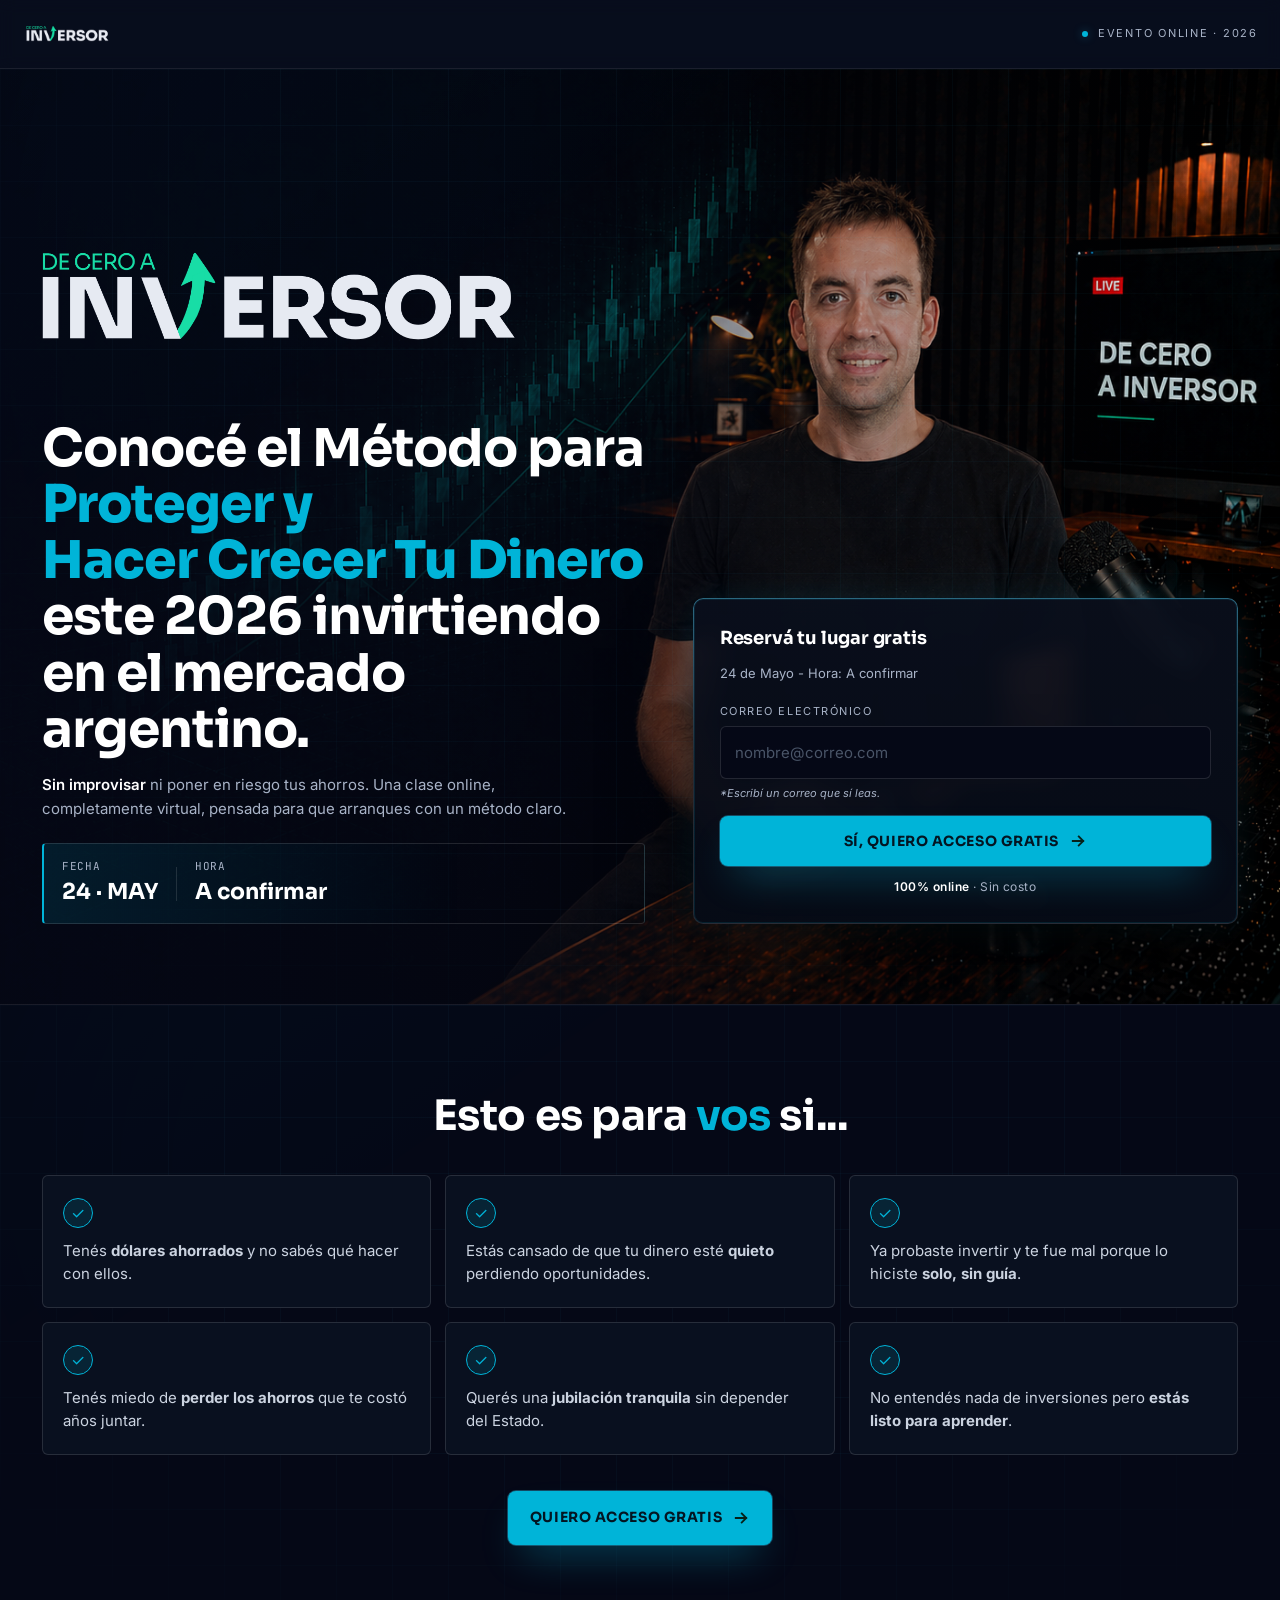
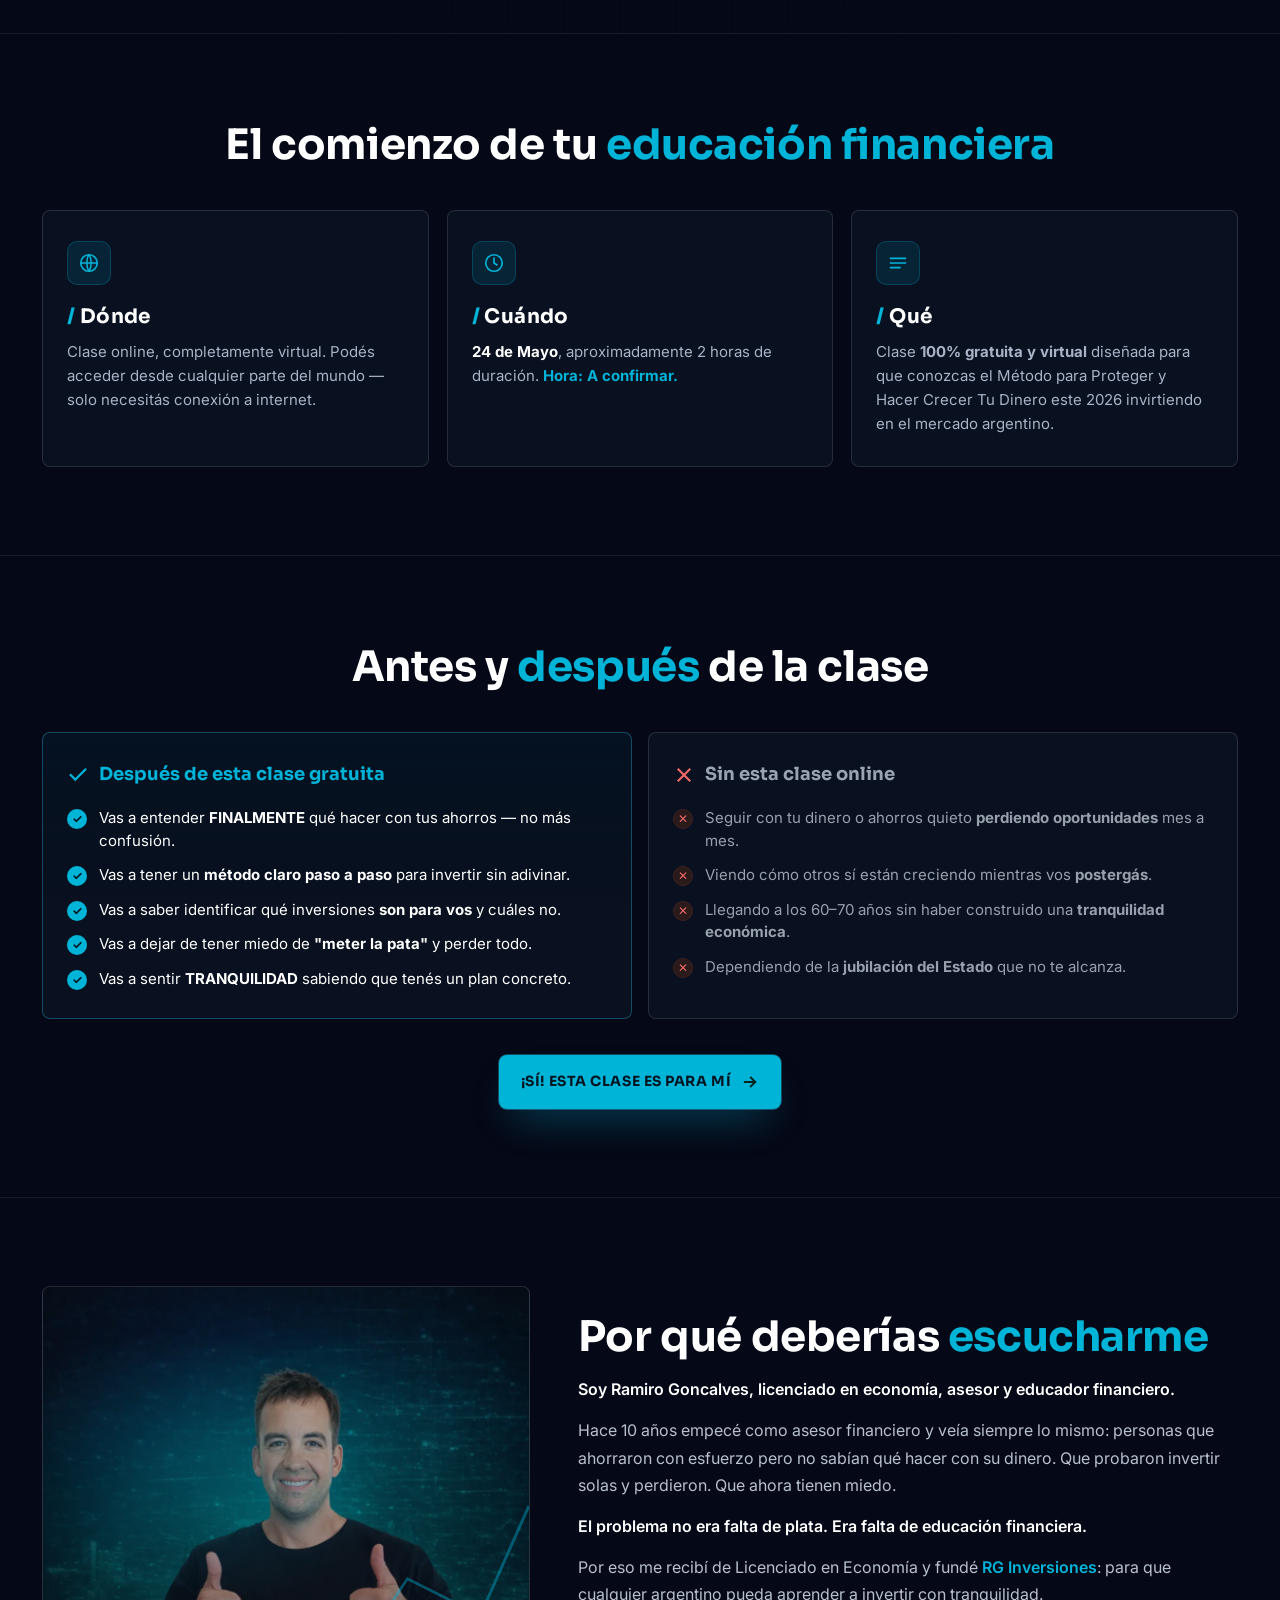
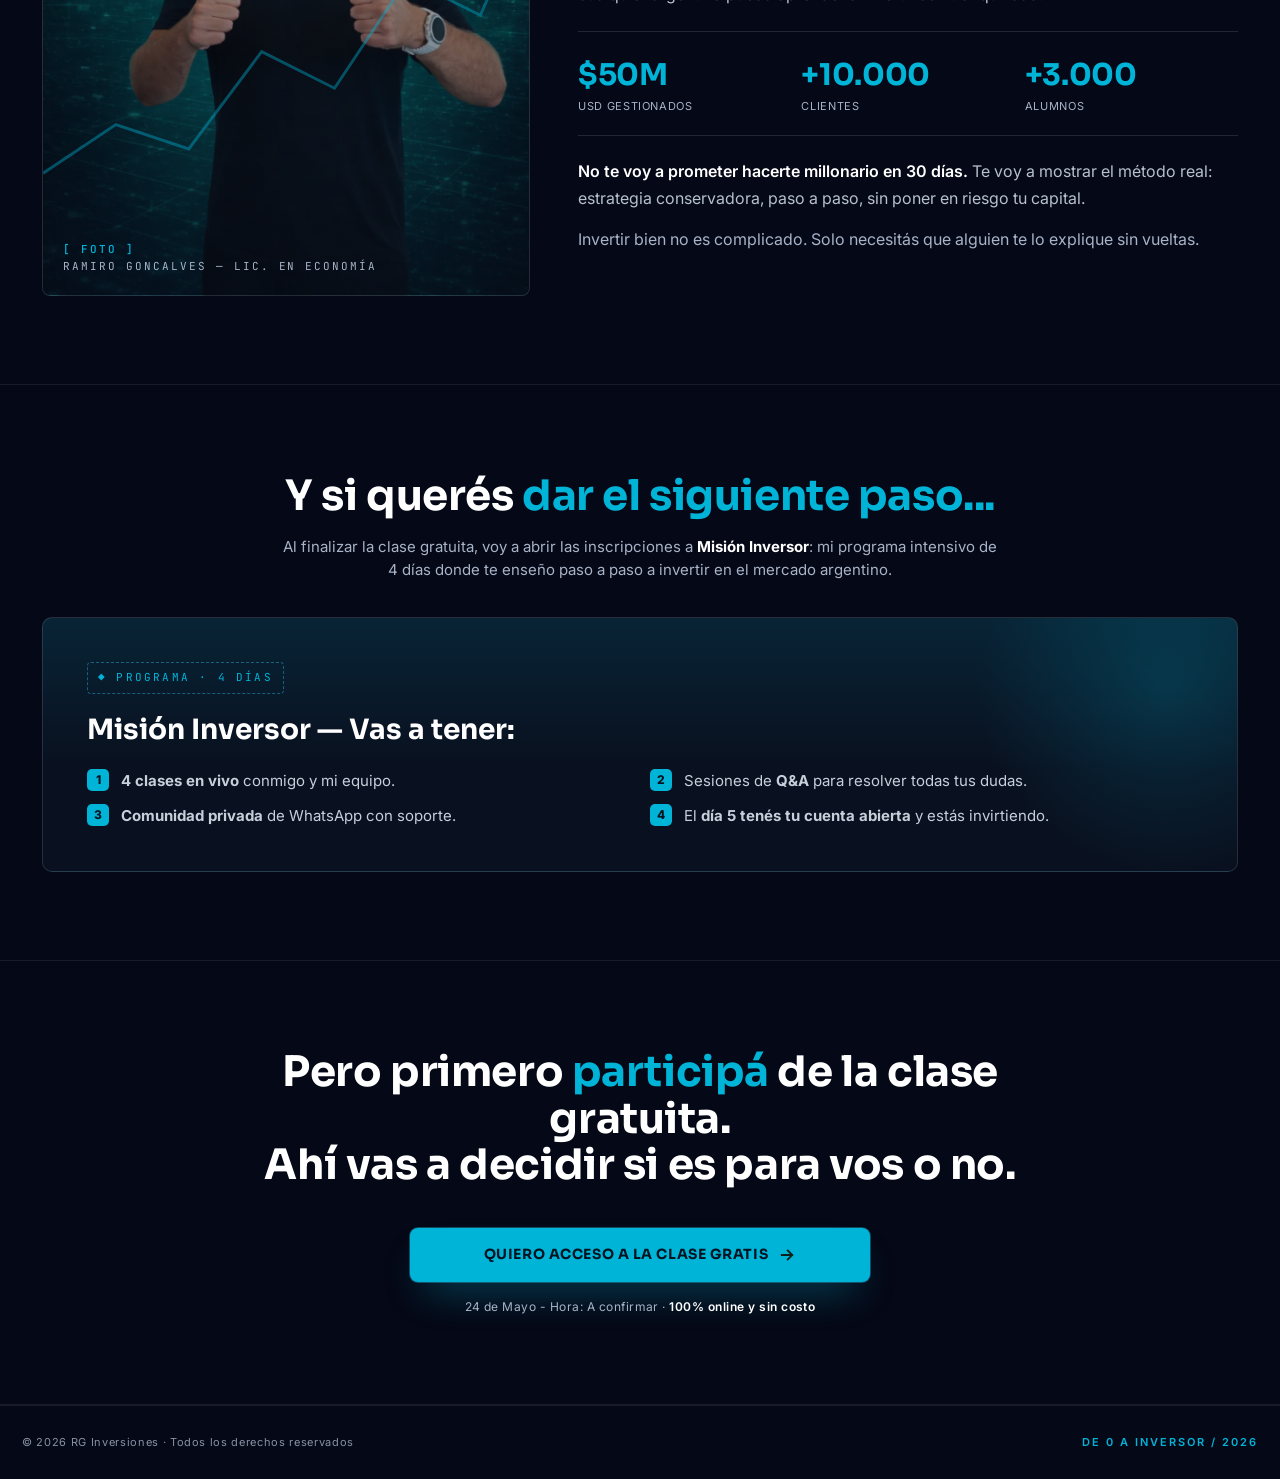
==== commit 1cb2e312: "Hace más visible la grilla de fondo y cortes diagonales sutiles" ====
--- a/index.html
+++ b/index.html
@@ -41,16 +41,18 @@
   .grid-bg{
     position: absolute; inset: 0;
     background-image:
-      linear-gradient(rgba(255,255,255,.025) 1px, transparent 1px),
-      linear-gradient(90deg, rgba(255,255,255,.025) 1px, transparent 1px);
-    background-size: 48px 48px;
-    mask-image: radial-gradient(ellipse at 50% 30%, black 40%, transparent 85%);
+      linear-gradient(rgba(51,207,255,.08) 1px, transparent 1px),
+      linear-gradient(90deg, rgba(51,207,255,.08) 1px, transparent 1px),
+      linear-gradient(145deg, rgba(0,180,216,.06), transparent 34%);
+    background-size: 56px 56px, 56px 56px, 100% 100%;
+    opacity: .5;
+    mask-image: radial-gradient(ellipse at 50% 26%, black 48%, transparent 92%);
     pointer-events: none;
   }
-  .hero .grid-bg{ display: none; } /* hidden because we use photo bg instead */
+  .hero .grid-bg{ opacity: .42; }
 
   .wrap{ max-width: 1240px; margin: 0 auto; padding: 0 22px; }
-  .section{ position: relative; padding: 88px 0; }
+  .section{ position: relative; padding: 88px 0; background: linear-gradient(115deg, rgba(0,180,216,.045) 0 14%, transparent 34% 100%); }
   @media (max-width: 820px){ .section{ padding: 56px 0; } }
 
   .nav{
@@ -88,6 +90,7 @@
   @media (max-width: 960px){
     .hero{
       background:
+        linear-gradient(140deg, rgba(51,207,255,.055) 0 12%, transparent 30%),
         radial-gradient(600px 300px at 50% 10%, rgba(0,180,216,.1), transparent 60%),
         var(--bg);
       padding: 20px 0 40px;
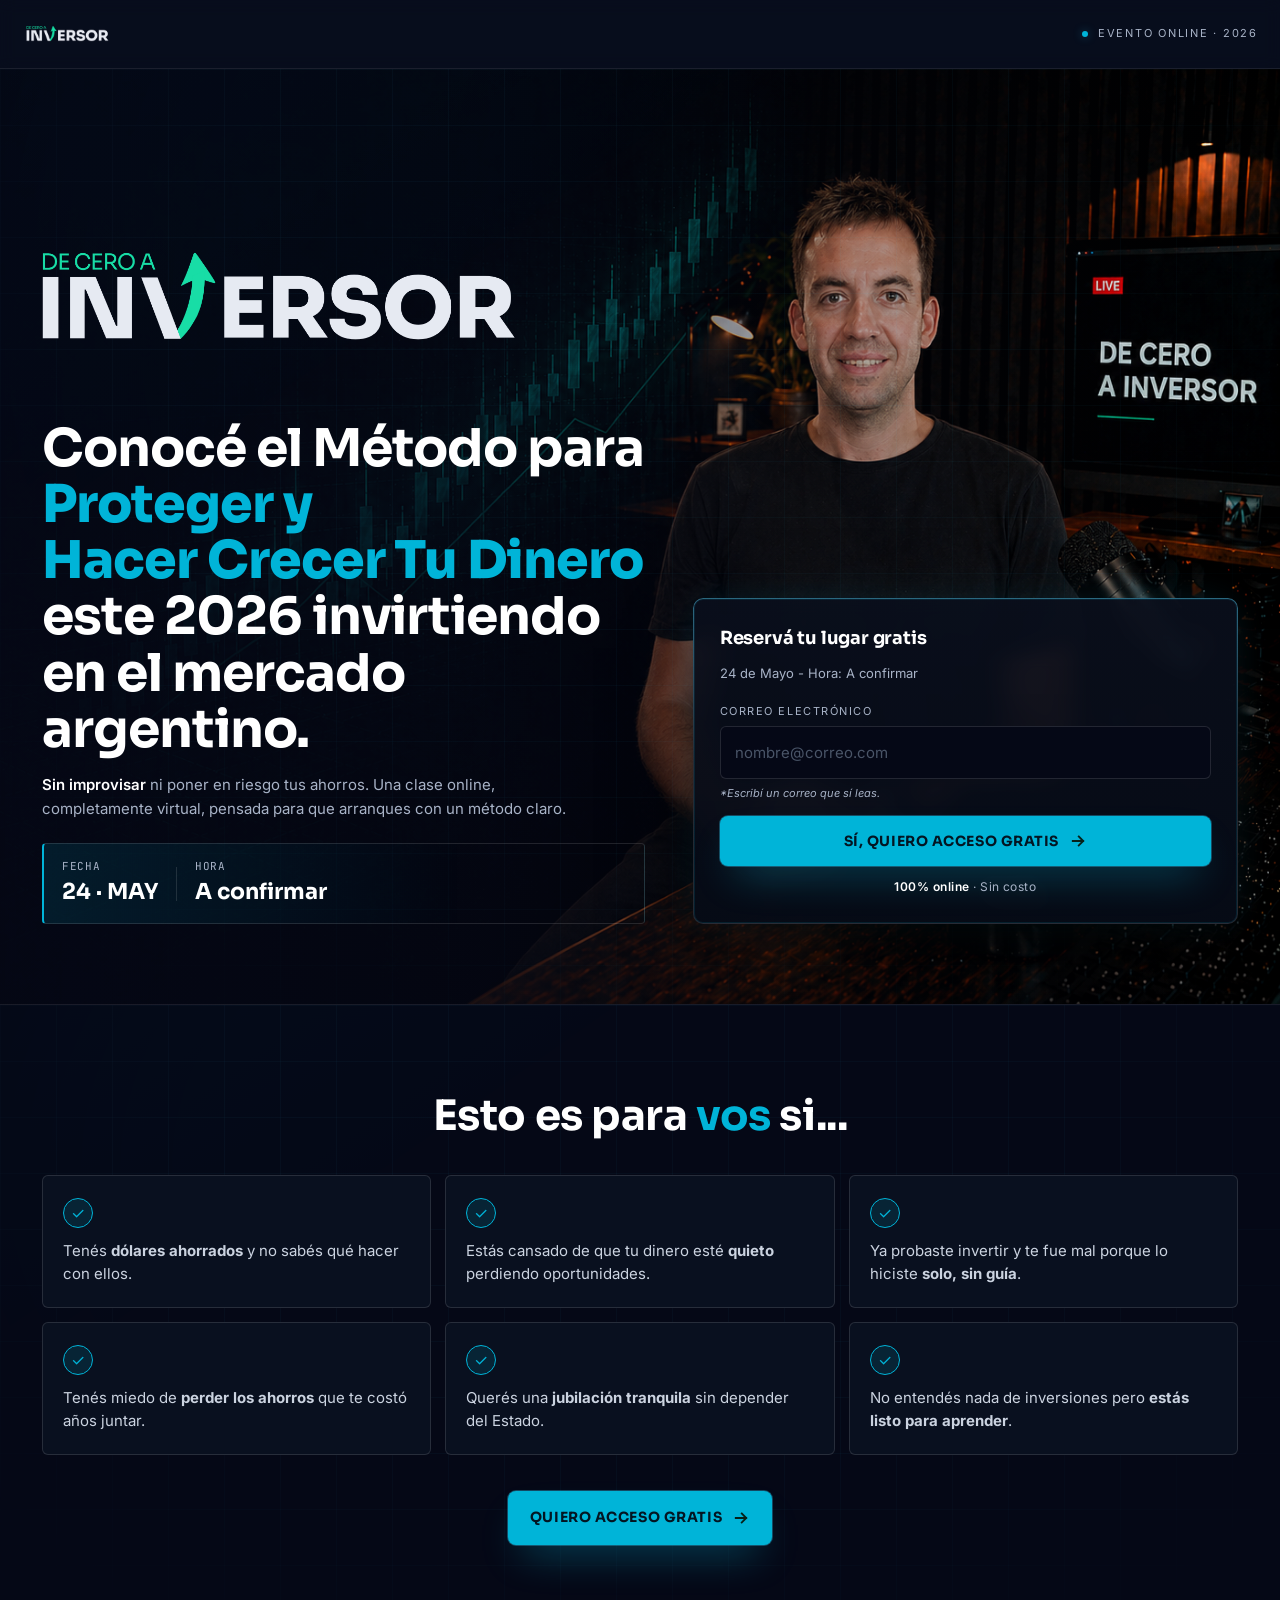
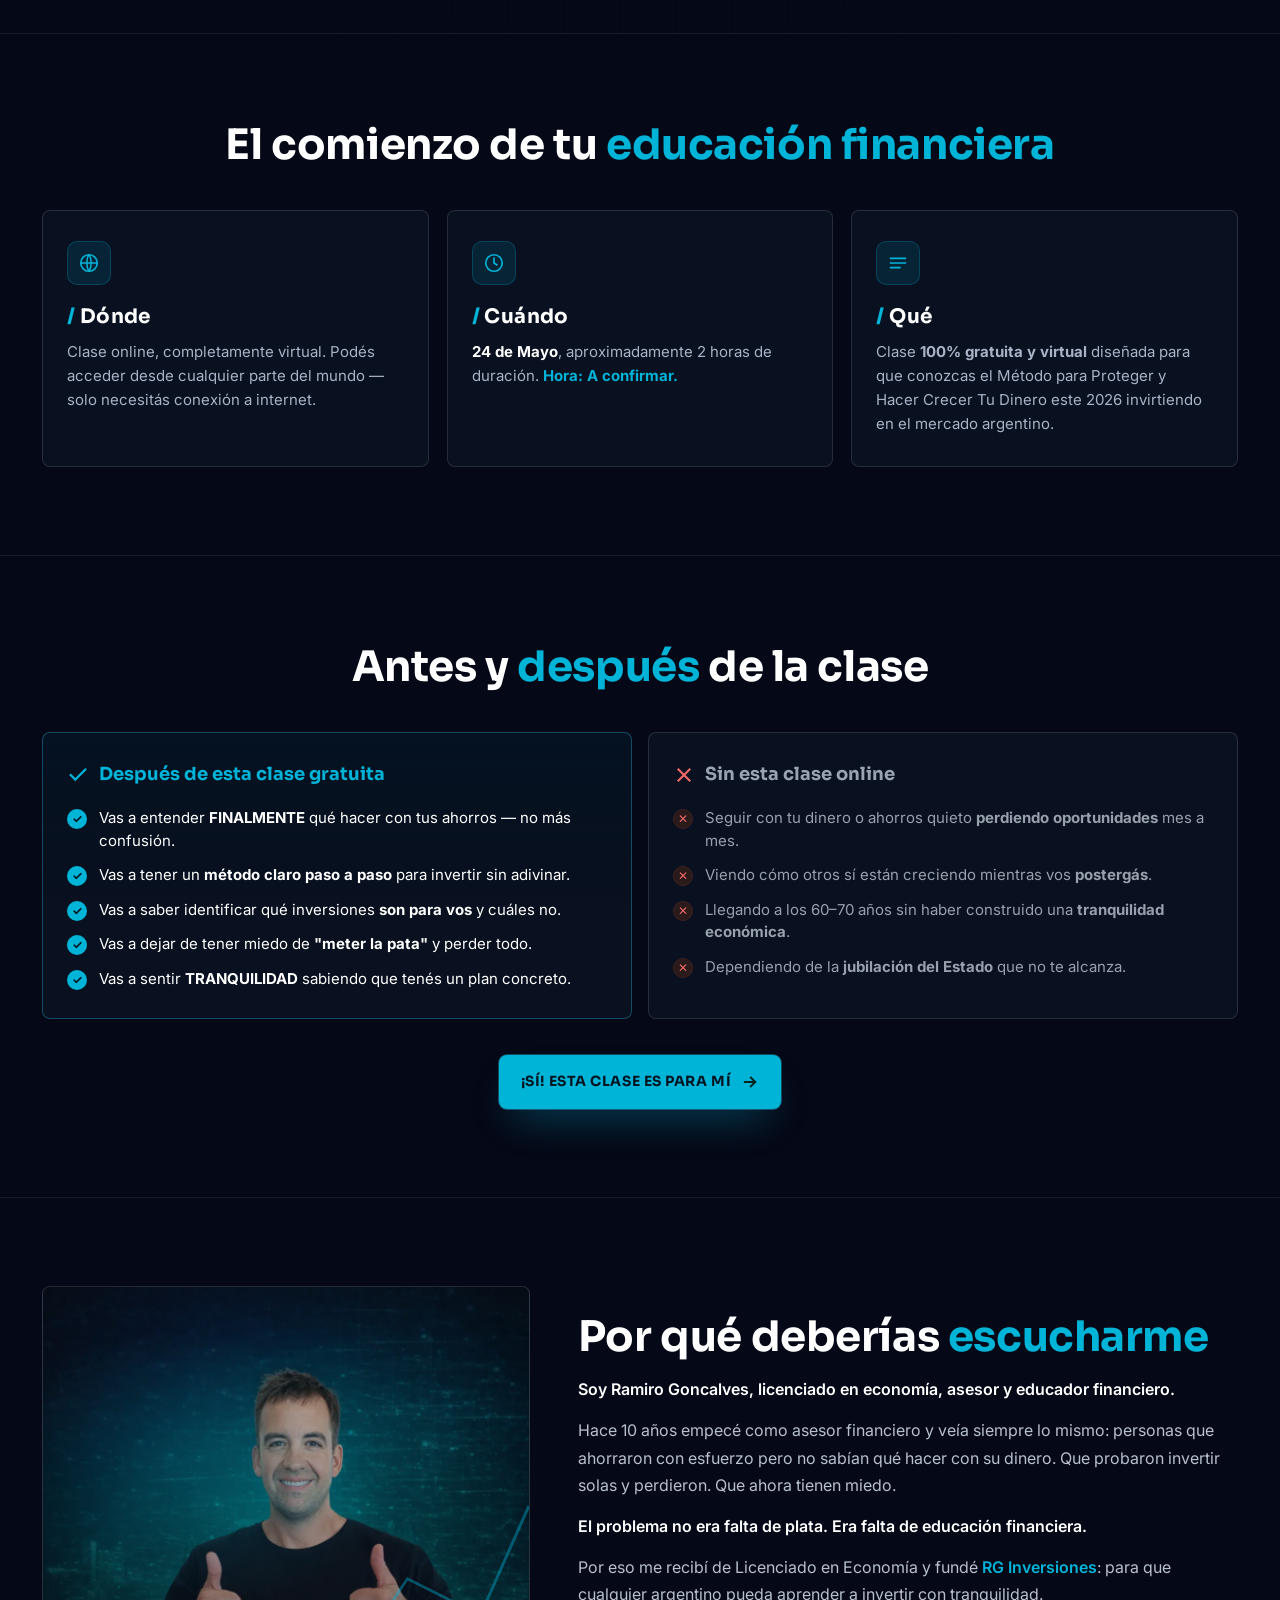
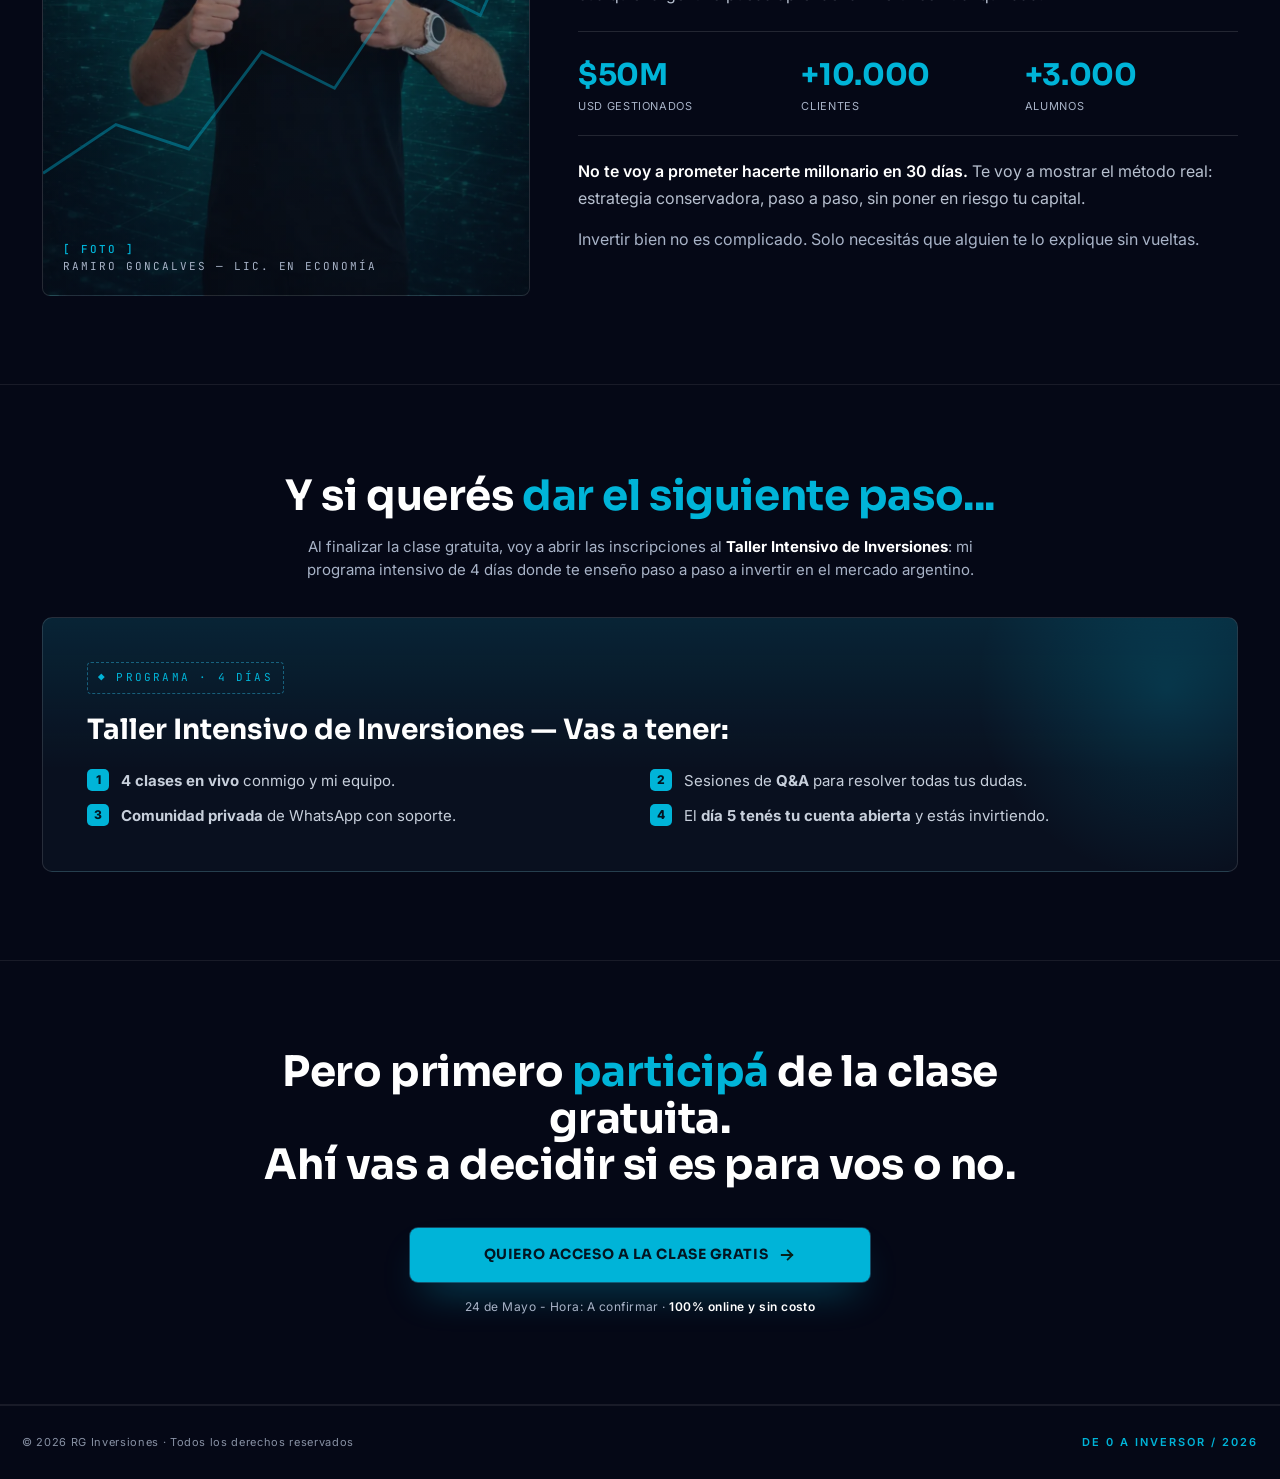
==== commit 81edba98: "Changes" ====
--- a/index.html
+++ b/index.html
@@ -788,12 +788,12 @@
     <div style="text-align:center;">
 
       <h2 class="sec-title">Y si querés <span class="accent">dar el siguiente paso...</span></h2>
-      <p class="sec-lead" style="margin: 0 auto;">Al finalizar la clase gratuita, voy a abrir las inscripciones a <b style="color: var(--text);">Misión Inversor</b>: mi programa intensivo de 4 días donde te enseño paso a paso a invertir en el mercado argentino.</p>
+      <p class="sec-lead" style="margin: 0 auto;">Al finalizar la clase gratuita, voy a abrir las inscripciones al <b style="color: var(--text);">Taller Intensivo de Inversiones</b>: mi programa intensivo de 4 días donde te enseño paso a paso a invertir en el mercado argentino.</p>
     </div>
 
     <div class="mision-card">
       <span class="mision-tag">◆ PROGRAMA · 4 DÍAS</span>
-      <div class="mision-title">Misión Inversor — Vas a tener:</div>
+      <div class="mision-title">Taller Intensivo de Inversiones — Vas a tener:</div>
       <ul class="mision-list">
         <li><span class="chk">1</span><div><b>4 clases en vivo</b> conmigo y mi equipo.</div></li>
         <li><span class="chk">2</span><div>Sesiones de <b>Q&amp;A</b> para resolver todas tus dudas.</div></li>
